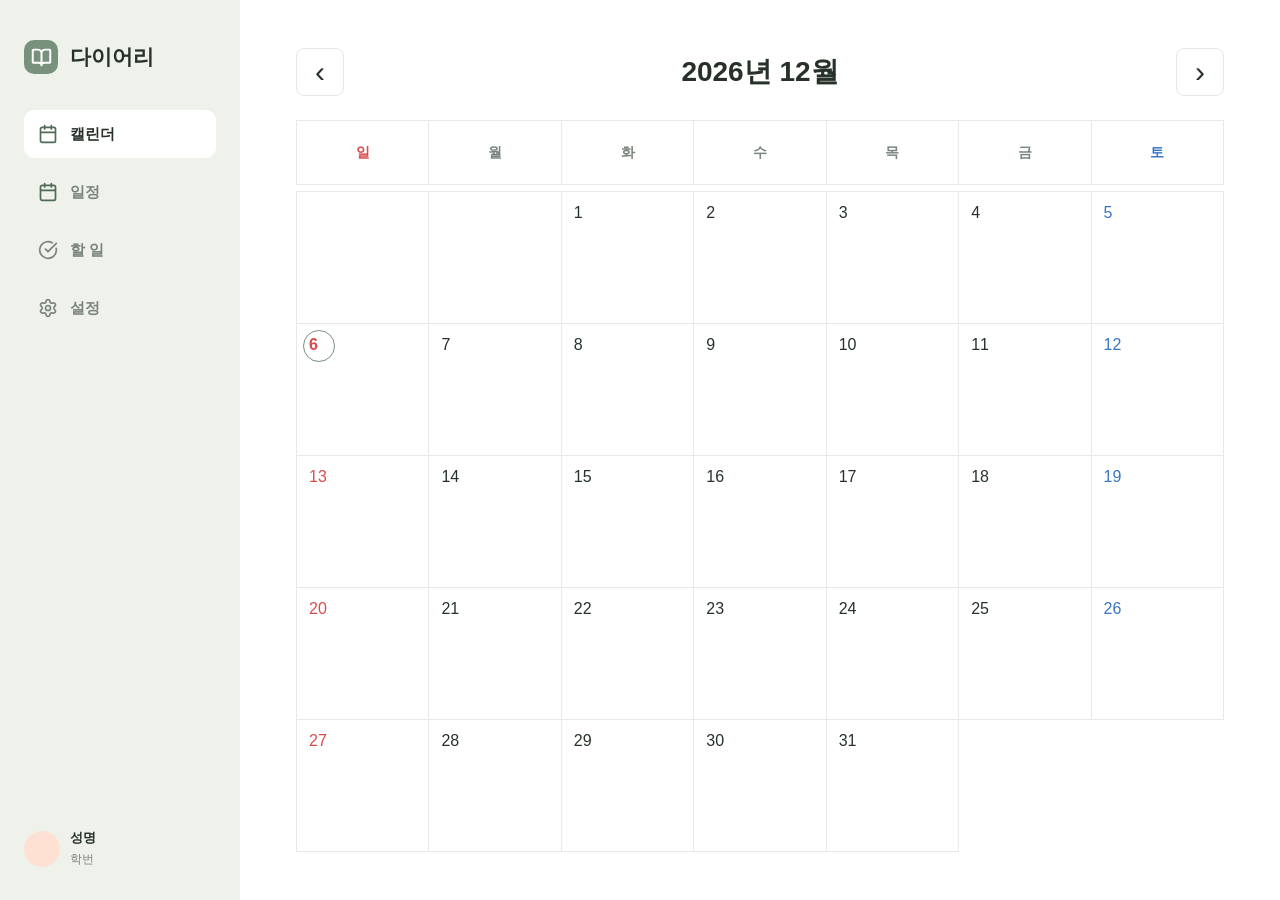
==== index.html @ 93194459 "메인 화면 달력" ====
<!doctype html>
<html lang="ko">
  <head>
    <meta charset="UTF-8" />
    <meta name="viewport" content="width=device-width, initial-scale=1.0" />
    <title>다이어리 - 9조</title>
    <link rel="stylesheet" href="./css/common.css" />
    <link rel="stylesheet" href="./css/calendar.css" />
  </head>
  <body>
    <div class="app-layout">
      <!-- 왼쪽 사이드바 전체 영역 -->
      <aside class="sidebar" aria-label="주요 메뉴">
        <!-- 로고 / 서비스 이름 로고 클릭시 index.html로 이동-->
        <a class="sidebar-brand" href="./index.html" aria-label="홈">
          <span class="brand-icon">
            <img src="./assets/images/book-open.svg" alt="" />
          </span>
          <span class="brand-name">다이어리</span>
        </a>

        <!-- 페이지 이동 메뉴 -->
        <nav class="sidebar-nav" aria-label="페이지 이동">
          <!-- 현재 페이지: 캘린더 -->
          <a
            class="sidebar-link is-active"
            href="./index.html"
            aria-current="page"
          >
            <img
              class="sidebar-icon"
              src="./assets/images/calendar.svg"
              alt=""
            />
            <span>캘린더</span>
          </a>

          <!-- 일정 페이지로 이동 -->
          <a class="sidebar-link" href="./schedule.html">
            <img
              class="sidebar-icon"
              src="./assets/images/calendar.svg"
              alt=""
            />
            <span>일정</span>
          </a>

          <!-- 할 일 페이지로 이동 -->
          <a class="sidebar-link" href="./todo.html">
            <img
              class="sidebar-icon"
              src="./assets/images/check-circle.svg"
              alt=""
            />
            <span>할 일</span>
          </a>

          <!-- 설정 페이지로 이동 -->
          <a class="sidebar-link" href="./settings.html">
            <img
              class="sidebar-icon"
              src="./assets/images/settings.svg"
              alt=""
            />
            <span>설정</span>
          </a>
        </nav>

        <!-- 사용자 프로필 영역 -->
        <div class="sidebar-profile">
          <span class="profile-avatar" aria-hidden="true"></span>
          <div>
            <strong>성명</strong>
            <span>학번</span>
          </div>
        </div>
      </aside>

      <!-- 오른쪽 캘린더 페이지 본문 영역 -->
      <main class="page-content" aria-label="캘린더 페이지">
        <section class="month-calendar" aria-labelledby="calendar-month">
          <header class="calendar-header">
            <button class="calendar-nav" id="previous-month" type="button" aria-label="이전 달">&#x2039;</button>
            <h1 id="calendar-month" class="calendar-month" aria-live="polite"></h1>
            <button class="calendar-nav" id="next-month" type="button" aria-label="다음 달">&#x203A;</button>
          </header>
          <div class="calendar-weekdays" aria-hidden="true"></div>
          <div class="calendar-days"></div>
        </section>
      </main>
    </div>
    <script src="./js/calendar.js"></script>
  </body>
</html>
---- css/common.css ----
* {
  padding: 0;
  margin: 0;
  box-sizing: border-box;
}

:root {
  --color-sidebar-bg: #eef2eb;
  --color-brand: #78917d;
  --color-text: #263129;
  --color-muted: #7a847c;
  --color-active-bg: #ffffff;
  --color-profile-bg: #ffe1d3;
}

body {
  min-height: 100vh;
  color: var(--color-text);
  font-family: Arial, "Noto Sans KR", sans-serif;
  background: #ffffff;
}

a {
  color: inherit;
  text-decoration: none;
}

.app-layout {
  min-height: 100vh;
  display: flex;
}

.sidebar {
  width: 240px;
  min-height: 100vh;
  display: flex;
  flex-direction: column;
  padding: 40px 24px 32px;
  background: var(--color-sidebar-bg);
}

.sidebar-brand {
  display: inline-flex;
  align-items: center;
  gap: 12px;
  width: fit-content;
  margin-bottom: 36px;
}

.brand-icon {
  width: 34px;
  height: 34px;
  display: inline-flex;
  align-items: center;
  justify-content: center;
  flex: 0 0 auto;
  border-radius: 10px;
  color: #ffffff;
  background: var(--color-brand);
}

.brand-icon img {
  width: 21px;
  height: 21px;
}

.brand-name {
  font-size: 21px;
  font-weight: 700;
  letter-spacing: 0;
}

.sidebar-nav {
  display: flex;
  flex-direction: column;
  gap: 10px;
}

.sidebar-link {
  min-height: 48px;
  display: flex;
  align-items: center;
  gap: 12px;
  padding: 0 14px;
  border-radius: 10px;
  color: var(--color-muted);
  font-size: 15px;
  font-weight: 600;
}

.sidebar-link:hover,
.sidebar-link:focus-visible {
  background: rgba(255, 255, 255, 0.72);
  outline: none;
}

.sidebar-link.is-active {
  color: var(--color-text);
  background: var(--color-active-bg);
}

.sidebar-icon {
  width: 20px;
  height: 20px;
  flex: 0 0 auto;
}

.sidebar-profile {
  display: flex;
  align-items: center;
  gap: 10px;
  margin-top: auto;
}

.profile-avatar {
  width: 36px;
  height: 36px;
  flex: 0 0 auto;
  border-radius: 50%;
  background: var(--color-profile-bg);
}

.sidebar-profile strong,
.sidebar-profile span {
  display: block;
}

.sidebar-profile strong {
  margin-bottom: 4px;
  font-size: 13px;
  font-weight: 700;
}

.sidebar-profile span {
  color: var(--color-muted);
  font-size: 12px;
}

.page-content {
  flex: 1;
  min-width: 0;
}
---- css/calendar.css ----
.page-content {
	display: flex;
	justify-content: center;
	align-items: center;
	padding: 16px 24px;
}

.month-calendar {
	display: flex;
	flex-direction: column;
	width: 100%;
	height: calc(100vh - 32px);
	padding: 32px;
	background: transparent;
}

.calendar-header {
	display: grid;
	grid-template-columns: 48px 1fr 48px;
	align-items: center;
	margin-bottom: 24px;
}

.calendar-nav {
	width: 48px;
	height: 48px;
	border: 1px solid #e4e9e4;
	border-radius: 8px;
	color: var(--color-text);
	background: #ffffff;
	font: inherit;
	font-size: 30px;
	line-height: 1;
	cursor: pointer;
}

.calendar-nav:hover,
.calendar-nav:focus-visible {
	border-color: var(--color-brand);
	background: #f5f8f4;
	outline: none;
}

.calendar-month {
	margin: 0;
	color: var(--color-text);
	font-size: 28px;
	font-weight: 700;
	text-align: center;
}

.calendar-weekdays,
.calendar-days {
	display: grid;
	grid-template-columns: repeat(7, minmax(0, 1fr));
	border-top: 1px solid #e7ebe7;
	border-left: 1px solid #e7ebe7;
	text-align: center;
}

.calendar-weekdays {
	margin-bottom: 6px;
}

.calendar-weekday,
.calendar-day,
.calendar-empty {
	display: grid;
	place-items: center;
	min-height: 76px;
	border-right: 1px solid #e7ebe7;
	border-bottom: 1px solid #e7ebe7;
	font-size: 16px;
}

.calendar-weekday {
	min-height: 64px;
}

.calendar-days {
	flex: 1;
	grid-auto-rows: minmax(0, 1fr);
	min-height: 0;
}

.calendar-day,
.calendar-empty {
	min-height: 0;
}

.calendar-day {
	place-items: start;
	padding: 12px;
}

.calendar-weekday {
	color: var(--color-muted);
	font-size: 14px;
	font-weight: 700;
}

.calendar-weekday.is-sunday,
.calendar-day.is-sunday {
	color: #d94c4c;
}

.calendar-weekday.is-saturday,
.calendar-day.is-saturday {
	color: #3976c5;
}

.calendar-day.is-today {
	position: relative;
	font-weight: 700;
}

.calendar-day.is-today::after {
	position: absolute;
	top: 6px;
	left: 6px;
	width: 30px;
	height: 30px;
	border: 1px solid var(--color-brand);
	border-radius: 50%;
	content: "";
}

@media (max-width: 640px) {
	.app-layout {
		flex-direction: column;
	}

	.sidebar {
		width: 100%;
		min-height: auto;
		padding: 18px 16px;
	}

	.sidebar-brand {
		margin-bottom: 16px;
	}

	.sidebar-nav {
		flex-direction: row;
		gap: 4px;
	}

	.sidebar-link {
		flex: 1;
		justify-content: center;
		gap: 6px;
		padding: 0 6px;
		font-size: 12px;
	}

	.sidebar-profile {
		display: none;
	}

	.page-content {
		padding: 16px;
	}

	.month-calendar {
		height: max(460px, calc(100vh - 166px));
		padding: 18px;
	}

	.calendar-header {
		grid-template-columns: 40px 1fr 40px;
		margin-bottom: 14px;
	}

	.calendar-nav {
		width: 40px;
		height: 40px;
	}

	.calendar-month {
		font-size: 20px;
	}

	.calendar-weekday,
	.calendar-day,
	.calendar-empty {
		font-size: 14px;
	}

	.calendar-weekday {
		min-height: 48px;
		font-size: 12px;
	}

	.calendar-day.is-today::after {
		width: 28px;
		height: 28px;
	}
}
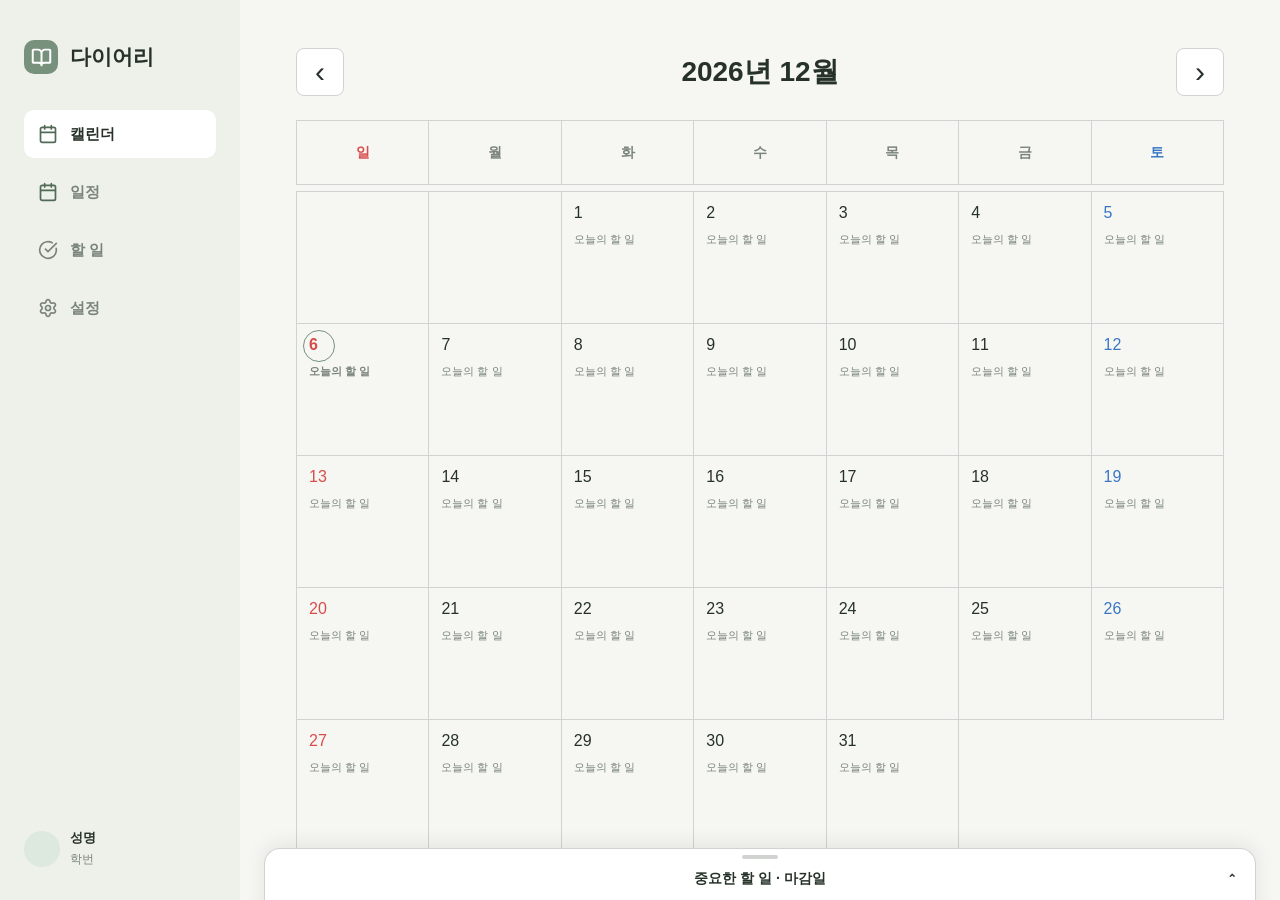
==== commit 99316a97: "메인 페이지 기능 추가" ====
--- a/index.html
+++ b/index.html
@@ -87,6 +87,21 @@
           <div class="calendar-weekdays" aria-hidden="true"></div>
           <div class="calendar-days"></div>
         </section>
+        <!-- 하단 바를 누르면 화면 중간까지 펼쳐지는 할 일 목록 -->
+        <div class="deadline-backdrop" id="deadline-backdrop" hidden></div>
+        <section class="deadline-panel" id="deadline-panel" aria-label="중요한 할 일과 마감일">
+          <button class="deadline-toggle" id="deadline-toggle" type="button" aria-expanded="false" aria-controls="deadline-content">
+            <span class="deadline-handle" aria-hidden="true"></span>
+            <span>중요한 할 일 · 마감일</span>
+            <span class="deadline-arrow" aria-hidden="true">⌃</span>
+          </button>
+          <div class="deadline-content" id="deadline-content" inert>
+
+          <p>마감이 가까운 순서로 표시합니다. 마감일이 없는 할 일은 마지막에 표시합니다.</p>
+          <p id="deadline-message" role="status"></p>
+          <ul id="deadline-list" class="deadline-list" aria-label="중요한 할 일과 남은 기한"></ul>
+          </div>
+        </section>
       </main>
     </div>
     <script src="./js/calendar.js"></script>
--- a/css/common.css
+++ b/css/common.css
@@ -1,23 +1,26 @@
+
 * {
+  margin: 0;
   padding: 0;
-  margin: 0;
   box-sizing: border-box;
 }
 
 :root {
-  --color-sidebar-bg: #eef2eb;
-  --color-brand: #78917d;
-  --color-text: #263129;
-  --color-muted: #7a847c;
-  --color-active-bg: #ffffff;
-  --color-profile-bg: #ffe1d3;
+  --bg: #F6F7F2;
+  --sidebar: #EEF1E9;
+  --card: #FFFFFF;
+  --text: #263129;
+  --text-muted: #7A847C;
+  --primary: #78917D;
+  --primary-light: #DDE8DE;
+  --border: #D0D3D0;
 }
 
 body {
   min-height: 100vh;
-  color: var(--color-text);
-  font-family: Arial, "Noto Sans KR", sans-serif;
-  background: #ffffff;
+  font-family: Arial, sans-serif;
+  color: var(--text);
+  background: var(--bg);
 }
 
 a {
@@ -25,38 +28,39 @@
   text-decoration: none;
 }
 
+/* 전체 배치 */
+
 .app-layout {
+  display: flex;
   min-height: 100vh;
-  display: flex;
 }
+
+/* 사이드바 */
 
 .sidebar {
   width: 240px;
   min-height: 100vh;
+  padding: 40px 24px 32px;
+  background: var(--sidebar);
   display: flex;
   flex-direction: column;
-  padding: 40px 24px 32px;
-  background: var(--color-sidebar-bg);
 }
 
 .sidebar-brand {
-  display: inline-flex;
+  display: flex;
   align-items: center;
   gap: 12px;
-  width: fit-content;
   margin-bottom: 36px;
 }
 
 .brand-icon {
   width: 34px;
   height: 34px;
-  display: inline-flex;
+  background: var(--primary);
+  border-radius: 10px;
+  display: flex;
   align-items: center;
   justify-content: center;
-  flex: 0 0 auto;
-  border-radius: 10px;
-  color: #ffffff;
-  background: var(--color-brand);
 }
 
 .brand-icon img {
@@ -66,9 +70,10 @@
 
 .brand-name {
   font-size: 21px;
-  font-weight: 700;
-  letter-spacing: 0;
+  font-weight: bold;
 }
+
+/* 메뉴 */
 
 .sidebar-nav {
   display: flex;
@@ -77,33 +82,32 @@
 }
 
 .sidebar-link {
-  min-height: 48px;
   display: flex;
   align-items: center;
   gap: 12px;
-  padding: 0 14px;
+  padding: 14px;
   border-radius: 10px;
-  color: var(--color-muted);
+  color: var(--text-muted);
   font-size: 15px;
-  font-weight: 600;
+  font-weight: bold;
 }
 
-.sidebar-link:hover,
-.sidebar-link:focus-visible {
-  background: rgba(255, 255, 255, 0.72);
-  outline: none;
+.sidebar-link:hover {
+  background: white;
 }
 
-.sidebar-link.is-active {
-  color: var(--color-text);
-  background: var(--color-active-bg);
+.sidebar-link.is-active,
+.sidebar-link.active {
+  background: white;
+  color: var(--text);
 }
 
 .sidebar-icon {
   width: 20px;
   height: 20px;
-  flex: 0 0 auto;
 }
+
+/* 프로필 */
 
 .sidebar-profile {
   display: flex;
@@ -115,9 +119,8 @@
 .profile-avatar {
   width: 36px;
   height: 36px;
-  flex: 0 0 auto;
   border-radius: 50%;
-  background: var(--color-profile-bg);
+  background: var(--primary-light);
 }
 
 .sidebar-profile strong,
@@ -126,17 +129,61 @@
 }
 
 .sidebar-profile strong {
+  font-size: 13px;
   margin-bottom: 4px;
-  font-size: 13px;
-  font-weight: 700;
 }
 
 .sidebar-profile span {
-  color: var(--color-muted);
+  color: var(--text-muted);
   font-size: 12px;
 }
 
-.page-content {
-  flex: 1;
-  min-width: 0;
+[data-theme="dark"] {
+  --bg: #020617;
+  --sidebar: #0F172A;
+  --card: #1E293B;
+  --text: #F8FAFC;
+  --text-muted: #94A3B8;
+  --primary: #10B981;
+  --primary-light: #064E3B;
+  --border: #334155;
 }
+
+[data-theme="dark"] .sidebar-link:hover {
+  background: #1E293B;
+  color: #10B981;
+}
+
+/* 다크 모드에서만 적용 */
+[data-theme="dark"] .sidebar-link.is-active {
+  background: var(--primary-light);
+  color: var(--primary);
+}
+
+[data-theme="dark"] .outline-button {
+  background: var(--card);
+  color: var(--text);
+  border: 1px solid var(--border);
+}
+
+[data-theme="dark"] .soft-button {
+  background: var(--primary-light);
+  color: var(--primary);
+}
+
+[data-theme="dark"] .icon-button {
+  color: var(--text);
+}
+
+[data-theme="dark"] .icon-button.delete {
+  color: #FB7185;
+}
+
+[data-theme="dark"] .sidebar-icon {
+  filter: brightness(0) invert(1);
+  opacity: 0.75;
+}
+
+[data-theme="dark"] .theme-preview.dark {
+  background: #0F172A;
+}
--- a/css/calendar.css
+++ b/css/calendar.css
@@ -1,11 +1,16 @@
 
+/* 페이지 콘텐츠 정렬과 공통 배경색 */
 .page-content {
 	display: flex;
+	flex: 1;
+	min-width: 0;
+	flex-direction: column;
 	justify-content: center;
-	align-items: center;
 	padding: 16px 24px;
-}
-
+	background: var(--bg);
+}
+
+/* 월간 달력의 전체 크기와 세로 배치 */
 .month-calendar {
 	display: flex;
 	flex-direction: column;
@@ -15,6 +20,7 @@
 	background: transparent;
 }
 
+/* 이전 버튼, 월 제목, 다음 버튼 배치 */
 .calendar-header {
 	display: grid;
 	grid-template-columns: 48px 1fr 48px;
@@ -22,130 +28,191 @@
 	margin-bottom: 24px;
 }
 
+/* 이전 달 / 다음 달 이동 버튼 */
 .calendar-nav {
 	width: 48px;
 	height: 48px;
-	border: 1px solid #e4e9e4;
+	border: 1px solid var(--border);
 	border-radius: 8px;
-	color: var(--color-text);
-	background: #ffffff;
+	color: var(--text);
+	background: var(--card);
 	font: inherit;
 	font-size: 30px;
 	line-height: 1;
 	cursor: pointer;
 }
 
+/* 버튼에 마우스를 올리거나 키보드로 선택했을 때 */
 .calendar-nav:hover,
 .calendar-nav:focus-visible {
-	border-color: var(--color-brand);
-	background: #f5f8f4;
+	border-color: var(--primary);
+	background: var(--primary-light);
 	outline: none;
 }
 
+/* 현재 연도와 월 제목 */
 .calendar-month {
 	margin: 0;
-	color: var(--color-text);
+	color: var(--text);
 	font-size: 28px;
 	font-weight: 700;
 	text-align: center;
 }
 
+/* 요일과 날짜를 동일한 너비의 7열로 배치 */
 .calendar-weekdays,
+/* 남은 높이를 날짜 행에 균등하게 분배 */
 .calendar-days {
 	display: grid;
 	grid-template-columns: repeat(7, minmax(0, 1fr));
-	border-top: 1px solid #e7ebe7;
-	border-left: 1px solid #e7ebe7;
+	border-top: 1px solid var(--border);
+	border-left: 1px solid var(--border);
 	text-align: center;
 }
 
+/* 요일 행과 날짜 영역 사이 간격 */
 .calendar-weekdays {
 	margin-bottom: 6px;
 }
 
+/* 요일, 날짜, 빈 칸의 공통 테두리와 정렬 */
 .calendar-weekday,
+/* 날짜 칸과 빈 칸이 행 높이에 맞게 줄어들도록 설정 */
 .calendar-day,
 .calendar-empty {
 	display: grid;
 	place-items: center;
 	min-height: 76px;
-	border-right: 1px solid #e7ebe7;
-	border-bottom: 1px solid #e7ebe7;
+	border-right: 1px solid var(--border);
+	border-bottom: 1px solid var(--border);
 	font-size: 16px;
 }
 
+/* 요일 행의 높이와 글자 스타일 */
 .calendar-weekday {
 	min-height: 64px;
 }
 
+/* 남은 높이를 날짜 행에 균등하게 분배 */
 .calendar-days {
 	flex: 1;
 	grid-auto-rows: minmax(0, 1fr);
 	min-height: 0;
 }
 
+/* 날짜 칸과 빈 칸이 행 높이에 맞게 줄어들도록 설정 */
 .calendar-day,
 .calendar-empty {
 	min-height: 0;
 }
 
+/* 날짜와 할 일 입력란을 세로로 배치 */
 .calendar-day {
-	place-items: start;
+	display: flex;
+	flex-direction: column;
+	align-items: stretch;
+	gap: 8px;
 	padding: 12px;
 }
 
+/* 날짜 숫자를 왼쪽 위에 표시 */
+.calendar-date {
+	position: relative;
+	z-index: 1;
+	align-self: flex-start;
+	font-size: 16px;
+}
+
+/* 날짜별 할 일 입력란 */
+.calendar-todo-input {
+	flex: 1;
+	width: 100%;
+	min-height: 0;
+	padding: 2px 0;
+	border: 0;
+	color: var(--text);
+	background: transparent;
+	font: inherit;
+	font-size: 12px;
+	line-height: 1.4;
+	resize: none;
+}
+
+/* 입력 내용이 없을 때 안내 문구 */
+.calendar-todo-input::placeholder {
+	color: var(--text-muted);
+	font-size: 11px;
+}
+
+/* 키보드로 선택한 입력란의 테두리 강조 */
+.calendar-todo-input:focus-visible {
+	outline: 1px solid var(--primary);
+	outline-offset: 2px;
+}
+
+/* 요일 행의 높이와 글자 스타일 */
 .calendar-weekday {
-	color: var(--color-muted);
+	color: var(--text-muted);
 	font-size: 14px;
 	font-weight: 700;
 }
 
+/* 일요일 글자색 */
 .calendar-weekday.is-sunday,
 .calendar-day.is-sunday {
 	color: #d94c4c;
 }
 
+/* 토요일 글자색 */
 .calendar-weekday.is-saturday,
 .calendar-day.is-saturday {
 	color: #3976c5;
 }
 
+/* 오늘 날짜 강조와 원형 표시의 위치 기준 */
 .calendar-day.is-today {
 	position: relative;
 	font-weight: 700;
 }
 
+/* 오늘 날짜를 둘러싸는 원형 테두리 */
 .calendar-day.is-today::after {
 	position: absolute;
 	top: 6px;
 	left: 6px;
 	width: 30px;
 	height: 30px;
-	border: 1px solid var(--color-brand);
+	border: 1px solid var(--primary);
 	border-radius: 50%;
 	content: "";
 }
 
+/* 화면 너비 640px 이하에서 적용하는 모바일 스타일 */
 @media (max-width: 640px) {
+	/* 사이드바와 본문을 위아래로 배치 */
 	.app-layout {
 		flex-direction: column;
 	}
 
+	/* 모바일 사이드바의 너비와 여백 */
 	.sidebar {
 		width: 100%;
 		min-height: auto;
 		padding: 18px 16px;
 	}
 
+	/* 브랜드 영역 아래 간격 */
 	.sidebar-brand {
 		margin-bottom: 16px;
 	}
 
+	/* 메뉴를 가로로 배치 */
 	.sidebar-nav {
 		flex-direction: row;
 		gap: 4px;
 	}
 
+	/* 메뉴 너비와 글자 크기 조정 */
 	.sidebar-link {
 		flex: 1;
 		justify-content: center;
@@ -154,47 +221,138 @@
 		font-size: 12px;
 	}
 
+	/* 모바일에서 프로필 영역 숨김 */
 	.sidebar-profile {
 		display: none;
 	}
 
+	/* 모바일 본문 여백 */
 	.page-content {
 		padding: 16px;
 	}
 
+	/* 모바일 달력의 최소 높이와 여백 */
 	.month-calendar {
 		height: max(460px, calc(100vh - 166px));
 		padding: 18px;
 	}
 
+	/* 모바일 상단 버튼 영역과 간격 축소 */
 	.calendar-header {
 		grid-template-columns: 40px 1fr 40px;
 		margin-bottom: 14px;
 	}
 
+	/* 모바일 이동 버튼 크기 */
 	.calendar-nav {
 		width: 40px;
 		height: 40px;
 	}
 
+	/* 모바일 월 제목 글자 크기 */
 	.calendar-month {
 		font-size: 20px;
 	}
 
+	/* 모바일 달력 칸의 기본 글자 크기 */
 	.calendar-weekday,
+	/* 날짜 칸과 빈 칸이 행 높이에 맞게 줄어들도록 설정 */
 	.calendar-day,
 	.calendar-empty {
 		font-size: 14px;
 	}
 
+	/* 모바일 요일 행 높이와 글자 크기 */
 	.calendar-weekday {
 		min-height: 48px;
 		font-size: 12px;
 	}
 
+	/* 모바일 오늘 표시 원 크기 */
 	.calendar-day.is-today::after {
 		width: 28px;
 		height: 28px;
 	}
-}
-
+
+	/* 모바일 날짜 칸의 간격과 여백 */
+	.calendar-day {
+		gap: 5px;
+		padding: 8px;
+	}
+
+	/* 모바일 날짜 숫자 크기 */
+	.calendar-date {
+		font-size: 14px;
+	}
+
+	/* 모바일 할 일 입력 글자 크기 */
+	.calendar-todo-input {
+		font-size: 11px;
+	}
+}
+
+
+/* 달력 아래 중요 과제와 마감일 영역 */
+
+
+.deadline-panel p { margin-top: 8px; font-size: 13px; color: var(--text-muted); }
+/* 과제 카드와 D-Day 배지 */
+.deadline-list { display: grid; grid-template-columns: repeat(auto-fit, minmax(min(100%, 240px), 1fr)); gap: 10px; list-style: none; margin-top: 14px; }
+.deadline-item { display: flex; align-items: center; gap: 10px; padding: 12px; border-radius: 8px; background: var(--bg); min-width: 0; }
+.deadline-info { flex: 1; min-width: 0; }
+.deadline-info strong { display: block; font-size: 14px; overflow-wrap: anywhere; }
+.deadline-info small { display: block; margin-top: 5px; color: var(--text-muted); }
+.deadline-badge { flex-shrink: 0; padding: 6px 8px; border-radius: 6px; background: var(--primary-light); font-size: 12px; font-weight: bold; }
+.deadline-badge.is-urgent { background: #FCE7DF; color: #9B3825; }
+.deadline-empty { color: var(--text-muted); font-size: 13px; }
+
+/* 달력 크기를 유지한 채 겹쳐 올라오는 하단 패널 */
+.deadline-panel {
+  position: fixed;
+  z-index: 30;
+  left: 264px;
+  right: 24px;
+  bottom: 0;
+  height: 50dvh;
+  max-height: 560px;
+  display: flex;
+  flex-direction: column;
+  border: 1px solid var(--border);
+  border-bottom: 0;
+  border-radius: 16px 16px 0 0;
+  background: var(--card);
+  box-shadow: 0 -4px 20px rgb(0 0 0 / 8%);
+  transform: translateY(calc(100% - 52px));
+  transition: transform 280ms ease;
+}
+.deadline-panel.is-open { transform: translateY(0); }
+/* 접힌 상태에서도 보이는 제목 바 */
+.deadline-toggle {
+  position: relative;
+  flex: 0 0 52px;
+  width: 100%;
+  padding: 15px 24px 8px;
+  border: 0;
+  border-radius: 16px 16px 0 0;
+  background: transparent;
+  color: var(--text);
+  font: inherit;
+  font-size: 14px;
+  font-weight: bold;
+  cursor: pointer;
+}
+.deadline-toggle:focus-visible { outline: 2px solid var(--primary); outline-offset: -4px; }
+.deadline-handle { position: absolute; top: 6px; left: calc(50% - 18px); width: 36px; height: 4px; border-radius: 4px; background: var(--border); }
+.deadline-arrow { position: absolute; right: 20px; transition: transform 280ms ease; }
+.deadline-panel.is-open .deadline-arrow { transform: rotate(180deg); }
+/* 목록이 길면 펼쳐진 패널 안에서만 스크롤 */
+.deadline-content { flex: 1; min-height: 0; overflow-y: auto; padding: 0 20px max(20px, env(safe-area-inset-bottom)); visibility: hidden; transition: visibility 280ms; }
+.deadline-panel.is-open .deadline-content { visibility: visible; }
+.deadline-backdrop { position: fixed; inset: 0; z-index: 20; background: rgb(0 0 0 / 18%); }
+@media (max-width: 640px) {
+  .deadline-panel { left: 16px; right: 16px; }
+  .deadline-content { padding-left: 16px; padding-right: 16px; }
+}
+@media (prefers-reduced-motion: reduce) {
+  .deadline-panel, .deadline-arrow, .deadline-content { transition: none; }
+}
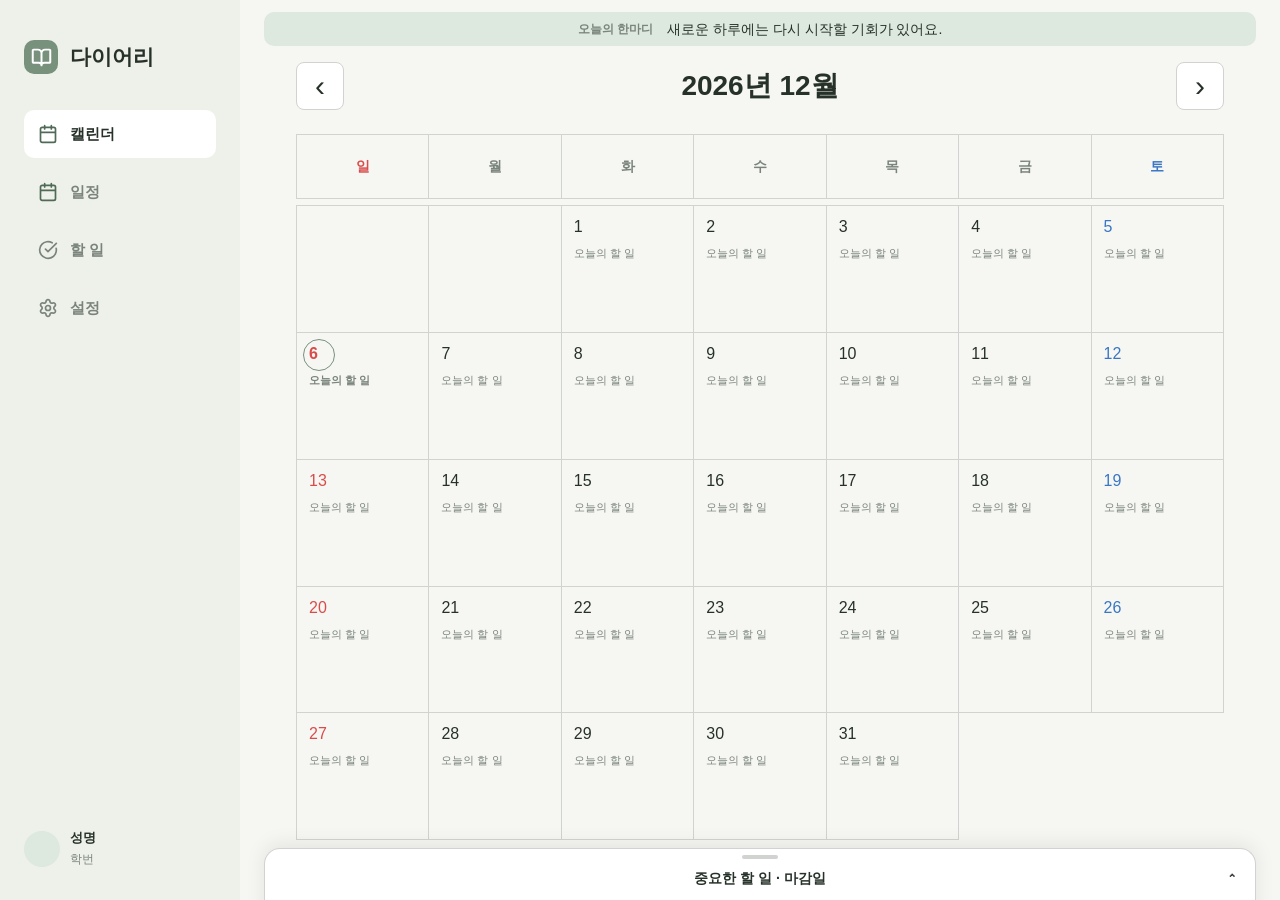
==== commit d253bead: "메인 페이지 최종(?) 디자인" ====
--- a/index.html
+++ b/index.html
@@ -78,6 +78,11 @@
 
       <!-- 오른쪽 캘린더 페이지 본문 영역 -->
       <main class="page-content" aria-label="캘린더 페이지">
+        <!-- 날짜마다 새로 선택되는 짧은 응원 글귀 -->
+        <aside class="daily-encouragement" aria-label="오늘의 응원">
+          <span class="daily-encouragement-label">오늘의 한마디</span>
+          <p id="daily-encouragement" aria-live="polite">오늘도 당신의 속도로, 한 걸음씩 나아가요.</p>
+        </aside>
         <section class="month-calendar" aria-labelledby="calendar-month">
           <header class="calendar-header">
             <button class="calendar-nav" id="previous-month" type="button" aria-label="이전 달">&#x2039;</button>
--- a/css/common.css
+++ b/css/common.css
@@ -167,8 +167,7 @@
 }
 
 [data-theme="dark"] .soft-button {
-  background: var(--primary-light);
-  color: var(--primary);
+  background: var(--primary);
 }
 
 [data-theme="dark"] .icon-button {
--- a/css/calendar.css
+++ b/css/calendar.css
@@ -5,8 +5,10 @@
 	flex: 1;
 	min-width: 0;
 	flex-direction: column;
-	justify-content: center;
-	padding: 16px 24px;
+	justify-content: flex-start;
+	min-height: 0;
+	gap: 8px;
+	padding: 12px 24px 60px;
 	background: var(--bg);
 }
 
@@ -15,8 +17,9 @@
 	display: flex;
 	flex-direction: column;
 	width: 100%;
-	height: calc(100vh - 32px);
-	padding: 32px;
+	flex: 1;
+	min-height: 0;
+	padding: 8px 32px 0;
 	background: transparent;
 }
 
@@ -228,13 +231,13 @@
 
 	/* 모바일 본문 여백 */
 	.page-content {
-		padding: 16px;
-	}
-
-	/* 모바일 달력의 최소 높이와 여백 */
+		padding: 8px 16px 60px;
+	}
+
+	/* 모바일에서도 남은 화면 높이에 맞춰 달력 배치 */
 	.month-calendar {
-		height: max(460px, calc(100vh - 166px));
-		padding: 18px;
+		min-height: 0;
+		padding: 4px 0 0;
 	}
 
 	/* 모바일 상단 버튼 영역과 간격 축소 */
@@ -355,4 +358,30 @@
 }
 @media (prefers-reduced-motion: reduce) {
   .deadline-panel, .deadline-arrow, .deadline-content { transition: none; }
+}
+/* 메인 페이지 최상단의 오늘의 응원 글귀 */
+.daily-encouragement {
+  flex-shrink: 0;
+  display: flex;
+  align-items: center;
+  justify-content: center;
+  flex-wrap: wrap;
+  gap: 4px 14px;
+  width: 100%;
+  padding: 6px 16px;
+  border-radius: 10px;
+  background: var(--primary-light);
+  color: var(--text);
+  text-align: center;
+}
+.daily-encouragement-label { font-size: 12px; font-weight: bold; color: var(--text-muted); }
+.daily-encouragement p { font-size: 14px; line-height: 1.6; word-break: keep-all; }
+/* 응원 글귀와 달력을 한 화면 안에 배치하고 하단 바 공간 확보 */
+.app-layout { height: 100dvh; min-height: 0; }
+.sidebar { flex-shrink: 0; min-height: 0; overflow-y: auto; }
+.calendar-header, .calendar-weekdays { flex-shrink: 0; }
+@media (max-height: 700px) {
+  .calendar-header { margin-bottom: 10px; }
+  .calendar-weekday { min-height: 36px; }
+  .calendar-day { gap: 4px; padding: 8px; }
 }
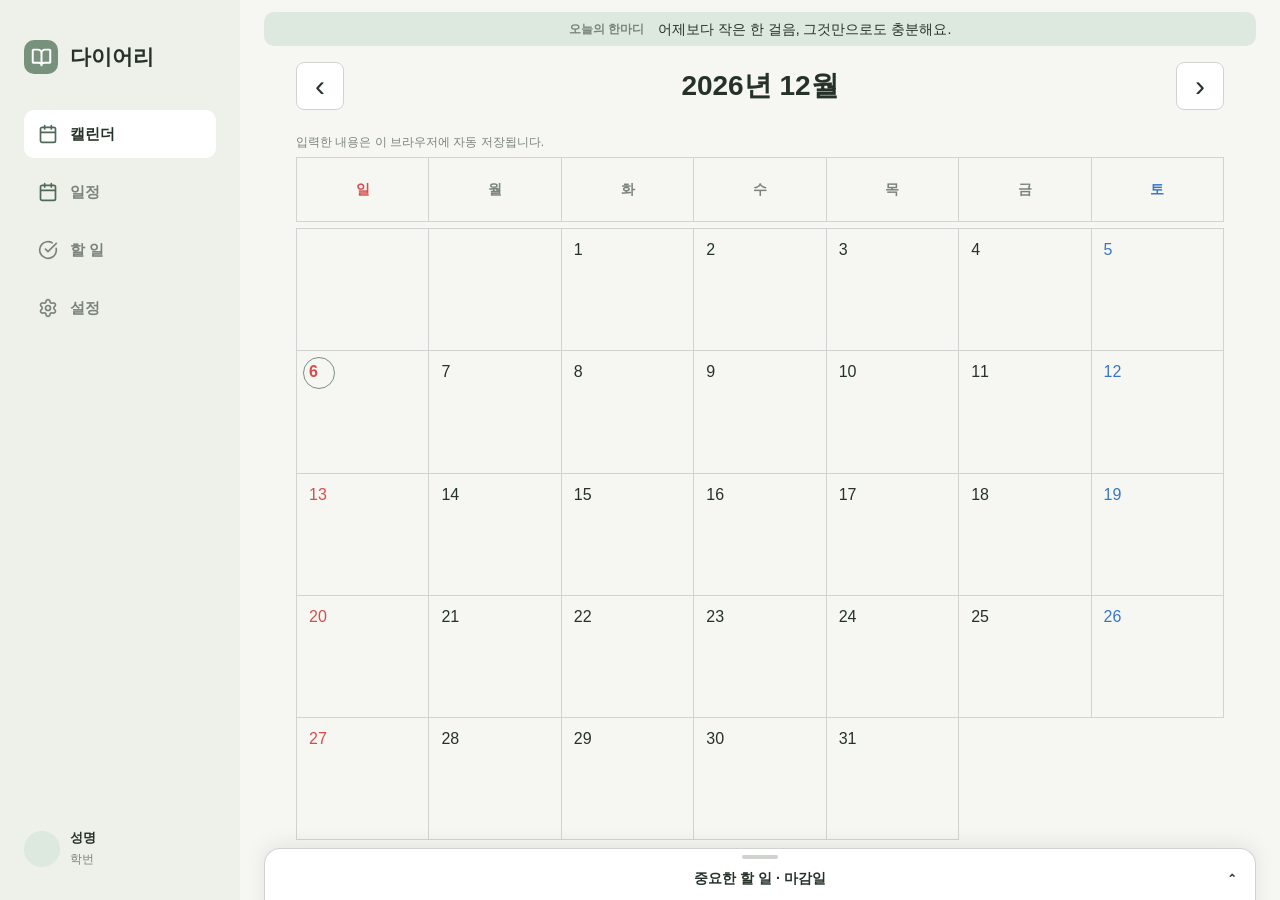
==== commit 8a89e91c: "ㅎ" ====
--- a/index.html
+++ b/index.html
@@ -89,6 +89,7 @@
             <h1 id="calendar-month" class="calendar-month" aria-live="polite"></h1>
             <button class="calendar-nav" id="next-month" type="button" aria-label="다음 달">&#x203A;</button>
           </header>
+          <p id="calendar-save-status" class="calendar-save-status" role="status">입력한 내용은 이 브라우저에 자동 저장됩니다.</p>
           <div class="calendar-weekdays" aria-hidden="true"></div>
           <div class="calendar-days"></div>
         </section>
@@ -109,6 +110,7 @@
         </section>
       </main>
     </div>
+    <script src="./js/main.js"></script>
     <script src="./js/calendar.js"></script>
   </body>
 </html>
--- a/css/calendar.css
+++ b/css/calendar.css
@@ -384,4 +384,6 @@
   .calendar-header { margin-bottom: 10px; }
   .calendar-weekday { min-height: 36px; }
   .calendar-day { gap: 4px; padding: 8px; }
-}+}
+/* 달력 입력의 자동 저장 상태 */
+.calendar-save-status { flex-shrink: 0; margin-bottom: 6px; color: var(--text-muted); font-size: 12px; line-height: 1.4; }
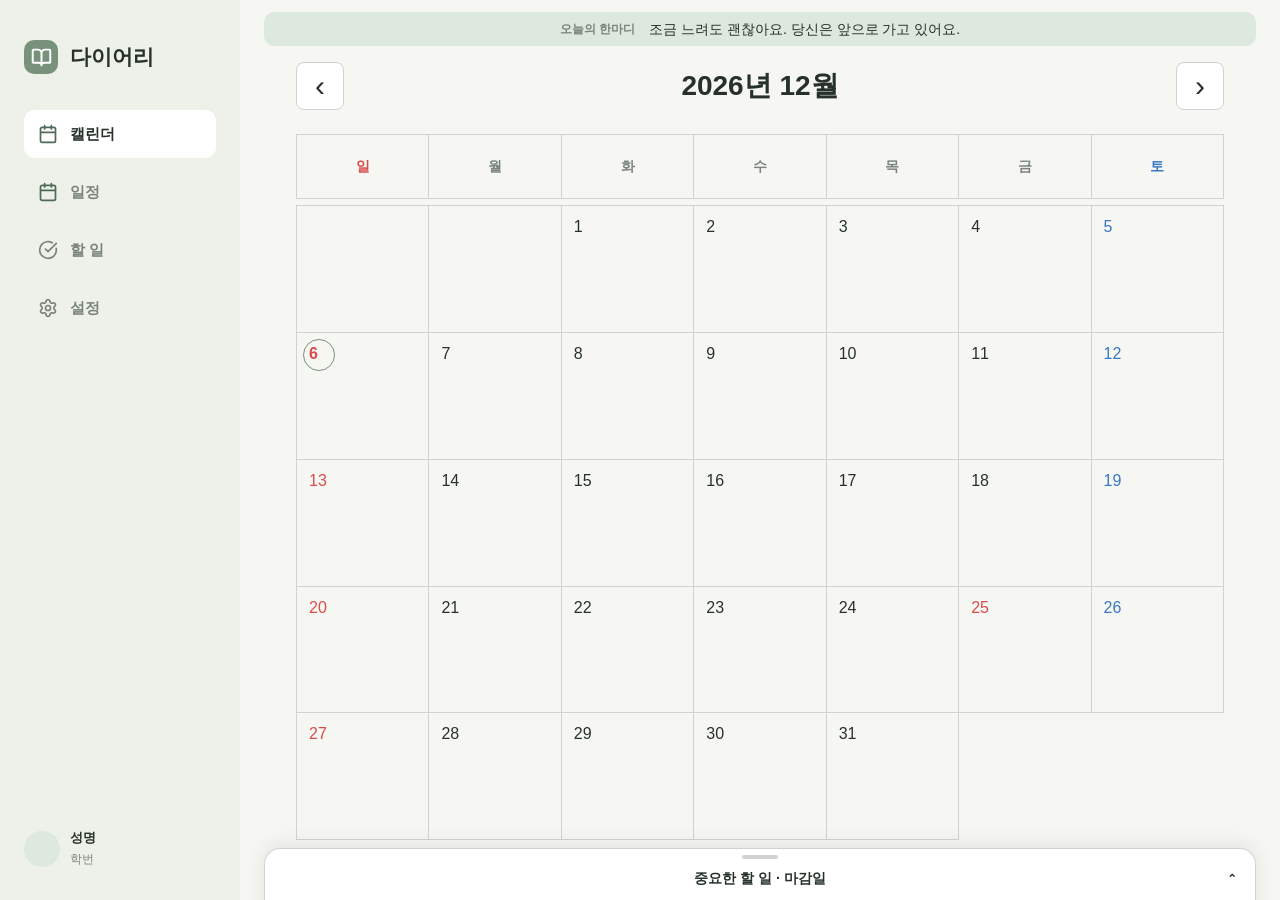
==== commit 0908b392: "메인 페이지 할 일 추가" ====
--- a/index.html
+++ b/index.html
@@ -89,7 +89,7 @@
             <h1 id="calendar-month" class="calendar-month" aria-live="polite"></h1>
             <button class="calendar-nav" id="next-month" type="button" aria-label="다음 달">&#x203A;</button>
           </header>
-          <p id="calendar-save-status" class="calendar-save-status" role="status">입력한 내용은 이 브라우저에 자동 저장됩니다.</p>
+          <p id="calendar-save-status" class="calendar-save-status" role="status" hidden></p>
           <div class="calendar-weekdays" aria-hidden="true"></div>
           <div class="calendar-days"></div>
         </section>
@@ -110,6 +110,7 @@
         </section>
       </main>
     </div>
+    <script src="./js/storage.js"></script>
     <script src="./js/main.js"></script>
     <script src="./js/calendar.js"></script>
   </body>
--- a/css/calendar.css
+++ b/css/calendar.css
@@ -163,13 +163,13 @@
 /* 일요일 글자색 */
 .calendar-weekday.is-sunday,
 .calendar-day.is-sunday {
-	color: #d94c4c;
+	color: var(--calendar-sunday);
 }
 
 /* 토요일 글자색 */
 .calendar-weekday.is-saturday,
 .calendar-day.is-saturday {
-	color: #3976c5;
+	color: var(--calendar-saturday);
 }
 
 /* 오늘 날짜 강조와 원형 표시의 위치 기준 */
@@ -306,7 +306,7 @@
 .deadline-info strong { display: block; font-size: 14px; overflow-wrap: anywhere; }
 .deadline-info small { display: block; margin-top: 5px; color: var(--text-muted); }
 .deadline-badge { flex-shrink: 0; padding: 6px 8px; border-radius: 6px; background: var(--primary-light); font-size: 12px; font-weight: bold; }
-.deadline-badge.is-urgent { background: #FCE7DF; color: #9B3825; }
+.deadline-badge.is-urgent { background: var(--deadline-urgent-bg); color: var(--deadline-urgent-text); }
 .deadline-empty { color: var(--text-muted); font-size: 13px; }
 
 /* 달력 크기를 유지한 채 겹쳐 올라오는 하단 패널 */
@@ -387,3 +387,21 @@
 }
 /* 달력 입력의 자동 저장 상태 */
 .calendar-save-status { flex-shrink: 0; margin-bottom: 6px; color: var(--text-muted); font-size: 12px; line-height: 1.4; }
+
+/* 공통 테마의 배경과 어울리는 주말·마감 강조색 */
+:root {
+  --calendar-sunday: #D94C4C;
+  --calendar-saturday: #3976C5;
+  --deadline-urgent-bg: #FCE7DF;
+  --deadline-urgent-text: #9B3825;
+}
+[data-theme="dark"] {
+  --calendar-sunday: #FDA4AF;
+  --calendar-saturday: #93C5FD;
+  --deadline-urgent-bg: #4C222A;
+  --deadline-urgent-text: #FECDD3;
+}
+/* 공휴일은 빨간색, 토요일은 공휴일과 겹쳐도 파란색으로 표시 */
+.calendar-day.is-holiday .calendar-date { color: var(--calendar-sunday); }
+
+.calendar-day.is-saturday .calendar-date { color: var(--calendar-saturday); }
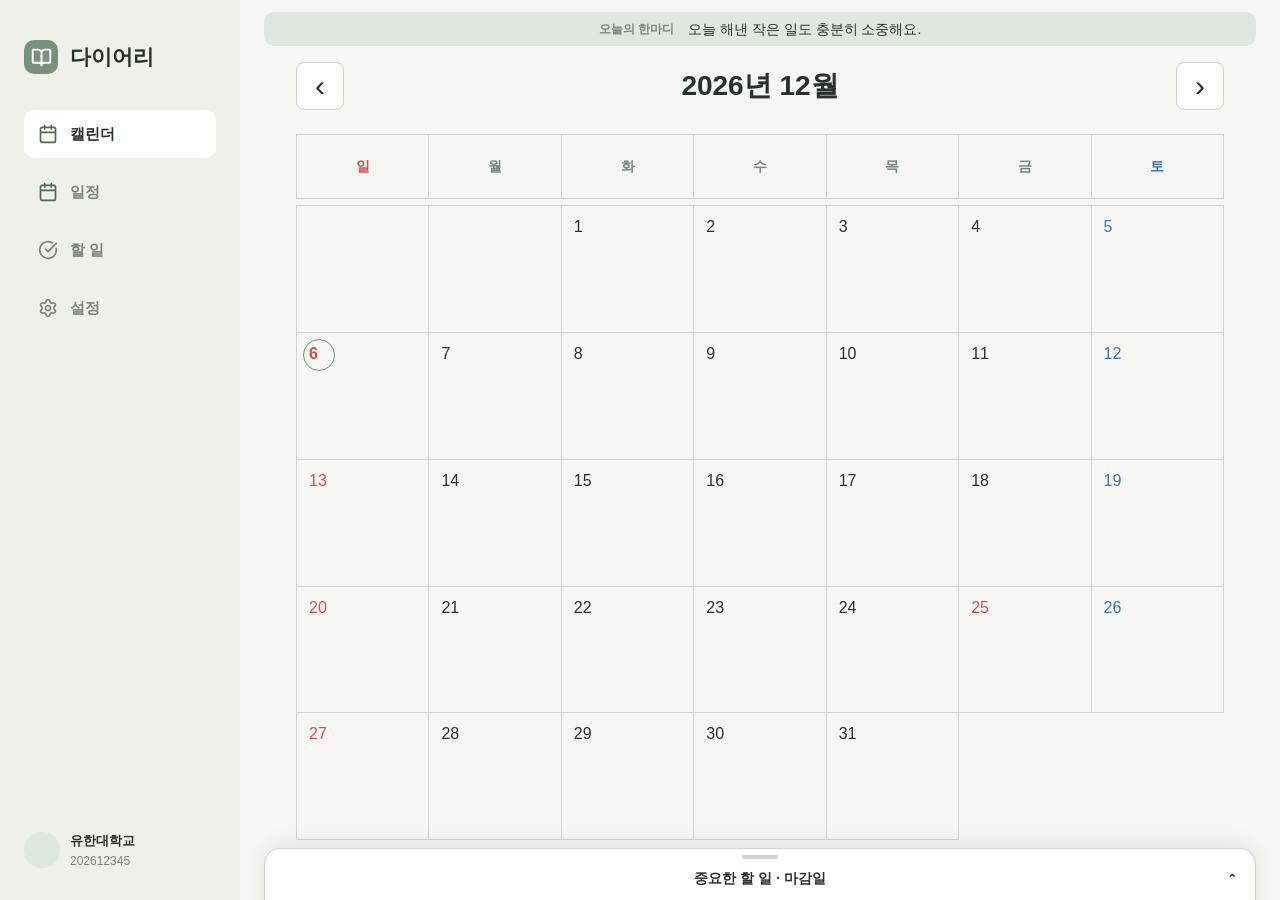
==== commit ef4e61b3: "sidebar" ====
--- a/index.html
+++ b/index.html
@@ -9,72 +9,41 @@
   </head>
   <body>
     <div class="app-layout">
-      <!-- 왼쪽 사이드바 전체 영역 -->
-      <aside class="sidebar" aria-label="주요 메뉴">
-        <!-- 로고 / 서비스 이름 로고 클릭시 index.html로 이동-->
-        <a class="sidebar-brand" href="./index.html" aria-label="홈">
-          <span class="brand-icon">
-            <img src="./assets/images/book-open.svg" alt="" />
-          </span>
-          <span class="brand-name">다이어리</span>
+      <aside class="sidebar">
+      <a class="sidebar-brand" href="./index.html">
+        <span class="brand-icon">
+          <img src="./assets/images/book-open.svg" alt="">
+        </span>
+        <span class="brand-name">다이어리</span>
+      </a>
+
+      <nav class="sidebar-nav">
+        <a class="sidebar-link is-active" href="./index.html">
+          <img class="sidebar-icon" src="./assets/images/calendar.svg" alt="">
+          <span>캘린더</span>
         </a>
+        <a class="sidebar-link" href="./schedule.html">
+          <img class="sidebar-icon" src="./assets/images/calendar.svg" alt="">
+          <span>일정</span>
+        </a>
+        <a class="sidebar-link" href="./todo.html">
+          <img class="sidebar-icon" src="./assets/images/check-circle.svg" alt="">
+          <span>할 일</span>
+        </a>
+        <a class="sidebar-link" href="./settings.html">
+          <img class="sidebar-icon" src="./assets/images/settings.svg" alt="">
+          <span>설정</span>
+        </a>
+      </nav>
 
-        <!-- 페이지 이동 메뉴 -->
-        <nav class="sidebar-nav" aria-label="페이지 이동">
-          <!-- 현재 페이지: 캘린더 -->
-          <a
-            class="sidebar-link is-active"
-            href="./index.html"
-            aria-current="page"
-          >
-            <img
-              class="sidebar-icon"
-              src="./assets/images/calendar.svg"
-              alt=""
-            />
-            <span>캘린더</span>
-          </a>
-
-          <!-- 일정 페이지로 이동 -->
-          <a class="sidebar-link" href="./schedule.html">
-            <img
-              class="sidebar-icon"
-              src="./assets/images/calendar.svg"
-              alt=""
-            />
-            <span>일정</span>
-          </a>
-
-          <!-- 할 일 페이지로 이동 -->
-          <a class="sidebar-link" href="./todo.html">
-            <img
-              class="sidebar-icon"
-              src="./assets/images/check-circle.svg"
-              alt=""
-            />
-            <span>할 일</span>
-          </a>
-
-          <!-- 설정 페이지로 이동 -->
-          <a class="sidebar-link" href="./settings.html">
-            <img
-              class="sidebar-icon"
-              src="./assets/images/settings.svg"
-              alt=""
-            />
-            <span>설정</span>
-          </a>
-        </nav>
-
-        <!-- 사용자 프로필 영역 -->
-        <div class="sidebar-profile">
-          <span class="profile-avatar" aria-hidden="true"></span>
-          <div>
-            <strong>성명</strong>
-            <span>학번</span>
-          </div>
+      <div class="sidebar-profile">
+        <span class="profile-avatar"></span>
+        <div>
+          <strong id="my-name"></strong>
+          <span id="my-stuid"></span>
         </div>
-      </aside>
+      </div>
+    </aside>
 
       <!-- 오른쪽 캘린더 페이지 본문 영역 -->
       <main class="page-content" aria-label="캘린더 페이지">
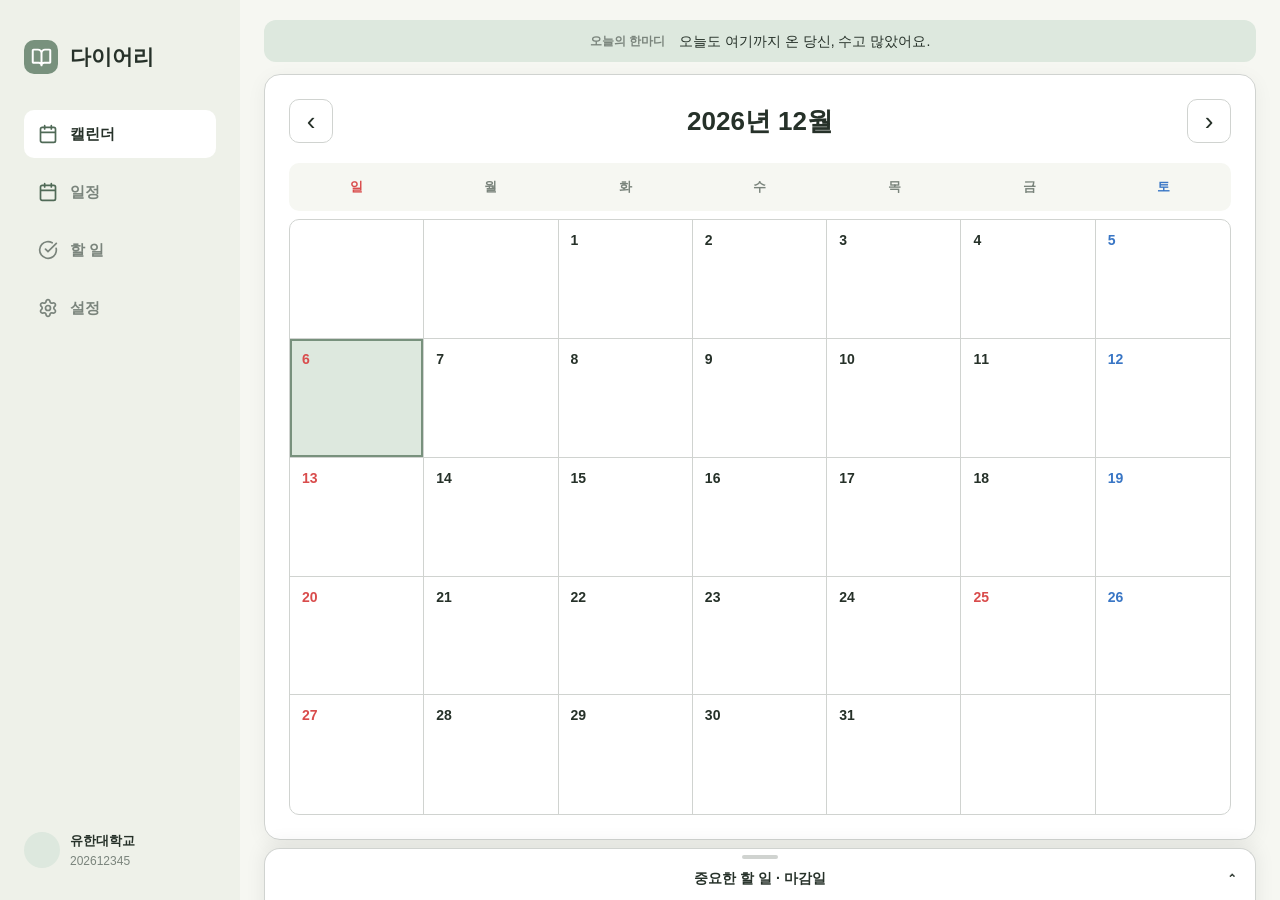
==== commit 182a235c: "주석달기" ====
--- a/index.html
+++ b/index.html
@@ -1,15 +1,20 @@
 <!doctype html>
 <html lang="ko">
   <head>
+    <!-- 한글 인코딩과 모바일 화면 크기를 설정함 -->
     <meta charset="UTF-8" />
     <meta name="viewport" content="width=device-width, initial-scale=1.0" />
     <title>다이어리 - 9조</title>
+    <!-- 공통 스타일과 달력 전용 스타일을 불러옴 -->
     <link rel="stylesheet" href="./css/common.css" />
     <link rel="stylesheet" href="./css/calendar.css" />
   </head>
   <body>
+    <!-- 왼쪽 사이드바와 오른쪽 본문을 하나의 화면으로 묶음 -->
     <div class="app-layout">
+      <!-- 페이지 이동 메뉴와 프로필을 사이드바에 표시함 -->
       <aside class="sidebar">
+      <!-- 로고를 누르면 캘린더 첫 화면으로 이동함 -->
       <a class="sidebar-brand" href="./index.html">
         <span class="brand-icon">
           <img src="./assets/images/book-open.svg" alt="">
@@ -17,6 +22,7 @@
         <span class="brand-name">다이어리</span>
       </a>
 
+      <!-- 각 페이지로 이동하는 메뉴. 현재 페이지는 is-active로 표시함 -->
       <nav class="sidebar-nav">
         <a class="sidebar-link is-active" href="./index.html">
           <img class="sidebar-icon" src="./assets/images/calendar.svg" alt="">
@@ -36,6 +42,7 @@
         </a>
       </nav>
 
+      <!-- 저장된 이름과 학번이 main.js에서 채워짐 -->
       <div class="sidebar-profile">
         <span class="profile-avatar"></span>
         <div>
@@ -45,40 +52,48 @@
       </div>
     </aside>
 
-      <!-- 오른쪽 캘린더 페이지 본문 영역 -->
+      <!-- 오른쪽 본문에 응원 문구와 월간 달력, 마감일 패널을 배치함 -->
       <main class="page-content" aria-label="캘린더 페이지">
-        <!-- 날짜마다 새로 선택되는 짧은 응원 글귀 -->
+        <!-- 하루 동안 같은 응원 문구가 표시되고 날짜가 바뀌면 새로 선택됨 -->
         <aside class="daily-encouragement" aria-label="오늘의 응원">
           <span class="daily-encouragement-label">오늘의 한마디</span>
           <p id="daily-encouragement" aria-live="polite">오늘도 당신의 속도로, 한 걸음씩 나아가요.</p>
         </aside>
+        <!-- 월간 달력 영역. 제목과 날짜 칸은 calendar.js에서 채워짐 -->
         <section class="month-calendar" aria-labelledby="calendar-month">
+          <!-- 현재 연월을 표시하고 양쪽 버튼으로 이전 달과 다음 달로 이동함 -->
           <header class="calendar-header">
             <button class="calendar-nav" id="previous-month" type="button" aria-label="이전 달">&#x2039;</button>
             <h1 id="calendar-month" class="calendar-month" aria-live="polite"></h1>
             <button class="calendar-nav" id="next-month" type="button" aria-label="다음 달">&#x203A;</button>
           </header>
+          <!-- 할 일을 불러오거나 저장하는 데 실패하면 안내 문구가 표시됨 -->
           <p id="calendar-save-status" class="calendar-save-status" role="status" hidden></p>
+          <!-- 요일 줄과 날짜별 일정, 할 일 입력란이 자바스크립트로 생성됨 -->
           <div class="calendar-weekdays" aria-hidden="true"></div>
           <div class="calendar-days"></div>
         </section>
-        <!-- 하단 바를 누르면 화면 중간까지 펼쳐지는 할 일 목록 -->
+        <!-- 마감일 패널 뒤쪽에 표시되는 배경. 클릭하면 패널이 닫힘 -->
         <div class="deadline-backdrop" id="deadline-backdrop" hidden></div>
+        <!-- 하단 버튼으로 마감일 패널을 열고 닫음 -->
         <section class="deadline-panel" id="deadline-panel" aria-label="중요한 할 일과 마감일">
           <button class="deadline-toggle" id="deadline-toggle" type="button" aria-expanded="false" aria-controls="deadline-content">
             <span class="deadline-handle" aria-hidden="true"></span>
             <span>중요한 할 일 · 마감일</span>
             <span class="deadline-arrow" aria-hidden="true">⌃</span>
           </button>
+          <!-- 패널이 닫혀 있을 때는 inert로 내부 클릭과 키보드 접근을 막음 -->
           <div class="deadline-content" id="deadline-content" inert>
 
           <p>마감이 가까운 순서로 표시합니다. 마감일이 없는 할 일은 마지막에 표시합니다.</p>
           <p id="deadline-message" role="status"></p>
+          <!-- 저장된 일정과 남은 날짜가 calendar.js에서 목록으로 추가됨 -->
           <ul id="deadline-list" class="deadline-list" aria-label="중요한 할 일과 남은 기한"></ul>
           </div>
         </section>
       </main>
     </div>
+    <!-- 저장 기능, 공통 기능, 달력 기능 순서로 불러옴 -->
     <script src="./js/storage.js"></script>
     <script src="./js/main.js"></script>
     <script src="./js/calendar.js"></script>
--- a/css/calendar.css
+++ b/css/calendar.css
@@ -1,407 +1,235 @@
 
-/* 페이지 콘텐츠 정렬과 공통 배경색 */
+:root {
+    --calendar-sunday: #d94c4c;
+    --calendar-saturday: #3976c5;
+    --deadline-urgent-bg: #fce7df;
+    --deadline-urgent-text: #9b3825;
+}
+
+[data-theme="dark"] {
+    --calendar-sunday: #fda4af;
+    --calendar-saturday: #93c5fd;
+    --deadline-urgent-bg: #4c222a;
+    --deadline-urgent-text: #fecdd3;
+}
+
+/* 레이아웃 */
+.app-layout { min-width: 1100px; height: 100dvh; min-height: 0; }
+.sidebar { flex-shrink: 0; min-height: 0; overflow-y: auto; }
 .page-content {
-	display: flex;
-	flex: 1;
-	min-width: 0;
-	flex-direction: column;
-	justify-content: flex-start;
-	min-height: 0;
-	gap: 8px;
-	padding: 12px 24px 60px;
-	background: var(--bg);
-}
-
-/* 월간 달력의 전체 크기와 세로 배치 */
+    display: flex;
+    flex: 1;
+    flex-direction: column;
+    min-width: 0;
+    min-height: 0;
+    gap: 12px;
+    padding: 20px 24px 60px;
+    background: var(--bg);
+}
+
+/* 응원 메시지 */
+.daily-encouragement {
+    display: flex;
+    flex-shrink: 0;
+    align-items: center;
+    justify-content: center;
+    flex-wrap: wrap;
+    gap: 4px 14px;
+    padding: 10px 16px;
+    border-radius: 12px;
+    background: var(--primary-light);
+    color: var(--text);
+    text-align: center;
+}
+.daily-encouragement-label { color: var(--text-muted); font-size: 12px; font-weight: 700; }
+.daily-encouragement p { font-size: 14px; line-height: 1.6; word-break: keep-all; }
+
+/* 달력 */
 .month-calendar {
-	display: flex;
-	flex-direction: column;
-	width: 100%;
-	flex: 1;
-	min-height: 0;
-	padding: 8px 32px 0;
-	background: transparent;
-}
-
-/* 이전 버튼, 월 제목, 다음 버튼 배치 */
+    display: flex;
+    flex: 1;
+    flex-direction: column;
+    min-height: 0;
+    padding: 24px;
+    border: 1px solid var(--border);
+    border-radius: 16px;
+    background: var(--card);
+    box-shadow: 0 4px 20px rgb(0 0 0 / 5%);
+    overflow: hidden;
+}
 .calendar-header {
-	display: grid;
-	grid-template-columns: 48px 1fr 48px;
-	align-items: center;
-	margin-bottom: 24px;
-}
-
-/* 이전 달 / 다음 달 이동 버튼 */
+    display: grid;
+    flex-shrink: 0;
+    grid-template-columns: 44px 1fr 44px;
+    align-items: center;
+    margin-bottom: 20px;
+}
+.calendar-month { margin: 0; color: var(--text); font-size: 26px; font-weight: 700; text-align: center; }
 .calendar-nav {
-	width: 48px;
-	height: 48px;
-	border: 1px solid var(--border);
-	border-radius: 8px;
-	color: var(--text);
-	background: var(--card);
-	font: inherit;
-	font-size: 30px;
-	line-height: 1;
-	cursor: pointer;
-}
-
-/* 버튼에 마우스를 올리거나 키보드로 선택했을 때 */
-.calendar-nav:hover,
-.calendar-nav:focus-visible {
-	border-color: var(--primary);
-	background: var(--primary-light);
-	outline: none;
-}
-
-/* 현재 연도와 월 제목 */
-.calendar-month {
-	margin: 0;
-	color: var(--text);
-	font-size: 28px;
-	font-weight: 700;
-	text-align: center;
-}
-
-/* 요일과 날짜를 동일한 너비의 7열로 배치 */
-.calendar-weekdays,
-/* 남은 높이를 날짜 행에 균등하게 분배 */
+    width: 44px;
+    height: 44px;
+    border: 1px solid var(--border);
+    border-radius: 10px;
+    background: var(--card);
+    color: var(--text);
+    font: inherit;
+    font-size: 26px;
+    cursor: pointer;
+}
+.calendar-nav:hover, .calendar-nav:focus-visible {
+    border-color: var(--primary);
+    background: var(--primary-light);
+    outline: none;
+}
+
+/* 날짜 그리드 */
+.calendar-weekdays, .calendar-days {
+    display: grid;
+    grid-template-columns: repeat(7, minmax(0, 1fr));
+    text-align: center;
+}
+.calendar-weekdays {
+    flex-shrink: 0;
+    margin-bottom: 8px;
+    border-radius: 10px;
+    background: var(--bg);
+}
+.calendar-weekday {
+    display: grid;
+    place-items: center;
+    min-height: 48px;
+    color: var(--text-muted);
+    font-size: 13px;
+    font-weight: 700;
+}
 .calendar-days {
-	display: grid;
-	grid-template-columns: repeat(7, minmax(0, 1fr));
-	border-top: 1px solid var(--border);
-	border-left: 1px solid var(--border);
-	text-align: center;
-}
-
-/* 요일 행과 날짜 영역 사이 간격 */
-.calendar-weekdays {
-	margin-bottom: 6px;
-}
-
-/* 요일, 날짜, 빈 칸의 공통 테두리와 정렬 */
-.calendar-weekday,
-/* 날짜 칸과 빈 칸이 행 높이에 맞게 줄어들도록 설정 */
-.calendar-day,
-.calendar-empty {
-	display: grid;
-	place-items: center;
-	min-height: 76px;
-	border-right: 1px solid var(--border);
-	border-bottom: 1px solid var(--border);
-	font-size: 16px;
-}
-
-/* 요일 행의 높이와 글자 스타일 */
-.calendar-weekday {
-	min-height: 64px;
-}
-
-/* 남은 높이를 날짜 행에 균등하게 분배 */
-.calendar-days {
-	flex: 1;
-	grid-auto-rows: minmax(0, 1fr);
-	min-height: 0;
-}
-
-/* 날짜 칸과 빈 칸이 행 높이에 맞게 줄어들도록 설정 */
-.calendar-day,
-.calendar-empty {
-	min-height: 0;
-}
-
-/* 날짜와 할 일 입력란을 세로로 배치 */
+    flex: 1;
+    grid-auto-rows: minmax(0, 1fr);
+    min-height: 0;
+    border: 1px solid var(--border);
+    border-radius: 10px;
+    overflow: hidden;
+}
+.calendar-day, .calendar-empty {
+    min-width: 0;
+    min-height: 0;
+    border-right: 1px solid var(--border);
+    border-bottom: 1px solid var(--border);
+}
+.calendar-day:nth-child(7n), .calendar-empty:nth-child(7n) { border-right: 0; }
+.calendar-days > :nth-last-child(-n+7) { border-bottom: 0; }
+
 .calendar-day {
-	display: flex;
-	flex-direction: column;
-	align-items: stretch;
-	gap: 8px;
-	padding: 12px;
-}
-
-/* 날짜 숫자를 왼쪽 위에 표시 */
-.calendar-date {
-	position: relative;
-	z-index: 1;
-	align-self: flex-start;
-	font-size: 16px;
-}
-
-/* 날짜별 할 일 입력란 */
+    display: flex;
+    flex-direction: column;
+    gap: 8px;
+    padding: 12px;
+}
+.calendar-date { align-self: flex-start; color: var(--text); font-size: 14px; font-weight: 600; }
+.calendar-day.is-today { background: var(--primary-light); box-shadow: inset 0 0 0 2px var(--primary); }
+.calendar-day.is-today .calendar-date { color: var(--primary); font-weight: 800; }
+
+.calendar-weekday.is-sunday,
+.calendar-day.is-sunday .calendar-date,
+.calendar-day.is-holiday .calendar-date { color: var(--calendar-sunday); }
+
+.calendar-weekday.is-saturday,
+.calendar-day.is-saturday .calendar-date { color: var(--calendar-saturday); }
+
+/* 할 일 입력 */
 .calendar-todo-input {
-	flex: 1;
-	width: 100%;
-	min-height: 0;
-	padding: 2px 0;
-	border: 0;
-	color: var(--text);
-	background: transparent;
-	font: inherit;
-	font-size: 12px;
-	line-height: 1.4;
-	resize: none;
-}
-
-/* 입력 내용이 없을 때 안내 문구 */
-.calendar-todo-input::placeholder {
-	color: var(--text-muted);
-	font-size: 11px;
-}
-
-/* 키보드로 선택한 입력란의 테두리 강조 */
-.calendar-todo-input:focus-visible {
-	outline: 1px solid var(--primary);
-	outline-offset: 2px;
-}
-
-/* 요일 행의 높이와 글자 스타일 */
-.calendar-weekday {
-	color: var(--text-muted);
-	font-size: 14px;
-	font-weight: 700;
-}
-
-/* 일요일 글자색 */
-.calendar-weekday.is-sunday,
-.calendar-day.is-sunday {
-	color: var(--calendar-sunday);
-}
-
-/* 토요일 글자색 */
-.calendar-weekday.is-saturday,
-.calendar-day.is-saturday {
-	color: var(--calendar-saturday);
-}
-
-/* 오늘 날짜 강조와 원형 표시의 위치 기준 */
-.calendar-day.is-today {
-	position: relative;
-	font-weight: 700;
-}
-
-/* 오늘 날짜를 둘러싸는 원형 테두리 */
-.calendar-day.is-today::after {
-	position: absolute;
-	top: 6px;
-	left: 6px;
-	width: 30px;
-	height: 30px;
-	border: 1px solid var(--primary);
-	border-radius: 50%;
-	content: "";
-}
-
-/* 화면 너비 640px 이하에서 적용하는 모바일 스타일 */
-@media (max-width: 640px) {
-	/* 사이드바와 본문을 위아래로 배치 */
-	.app-layout {
-		flex-direction: column;
-	}
-
-	/* 모바일 사이드바의 너비와 여백 */
-	.sidebar {
-		width: 100%;
-		min-height: auto;
-		padding: 18px 16px;
-	}
-
-	/* 브랜드 영역 아래 간격 */
-	.sidebar-brand {
-		margin-bottom: 16px;
-	}
-
-	/* 메뉴를 가로로 배치 */
-	.sidebar-nav {
-		flex-direction: row;
-		gap: 4px;
-	}
-
-	/* 메뉴 너비와 글자 크기 조정 */
-	.sidebar-link {
-		flex: 1;
-		justify-content: center;
-		gap: 6px;
-		padding: 0 6px;
-		font-size: 12px;
-	}
-
-	/* 모바일에서 프로필 영역 숨김 */
-	.sidebar-profile {
-		display: none;
-	}
-
-	/* 모바일 본문 여백 */
-	.page-content {
-		padding: 8px 16px 60px;
-	}
-
-	/* 모바일에서도 남은 화면 높이에 맞춰 달력 배치 */
-	.month-calendar {
-		min-height: 0;
-		padding: 4px 0 0;
-	}
-
-	/* 모바일 상단 버튼 영역과 간격 축소 */
-	.calendar-header {
-		grid-template-columns: 40px 1fr 40px;
-		margin-bottom: 14px;
-	}
-
-	/* 모바일 이동 버튼 크기 */
-	.calendar-nav {
-		width: 40px;
-		height: 40px;
-	}
-
-	/* 모바일 월 제목 글자 크기 */
-	.calendar-month {
-		font-size: 20px;
-	}
-
-	/* 모바일 달력 칸의 기본 글자 크기 */
-	.calendar-weekday,
-	/* 날짜 칸과 빈 칸이 행 높이에 맞게 줄어들도록 설정 */
-	.calendar-day,
-	.calendar-empty {
-		font-size: 14px;
-	}
-
-	/* 모바일 요일 행 높이와 글자 크기 */
-	.calendar-weekday {
-		min-height: 48px;
-		font-size: 12px;
-	}
-
-	/* 모바일 오늘 표시 원 크기 */
-	.calendar-day.is-today::after {
-		width: 28px;
-		height: 28px;
-	}
-
-	/* 모바일 날짜 칸의 간격과 여백 */
-	.calendar-day {
-		gap: 5px;
-		padding: 8px;
-	}
-
-	/* 모바일 날짜 숫자 크기 */
-	.calendar-date {
-		font-size: 14px;
-	}
-
-	/* 모바일 할 일 입력 글자 크기 */
-	.calendar-todo-input {
-		font-size: 11px;
-	}
-}
-
-
-/* 달력 아래 중요 과제와 마감일 영역 */
-
-
-.deadline-panel p { margin-top: 8px; font-size: 13px; color: var(--text-muted); }
-/* 과제 카드와 D-Day 배지 */
-.deadline-list { display: grid; grid-template-columns: repeat(auto-fit, minmax(min(100%, 240px), 1fr)); gap: 10px; list-style: none; margin-top: 14px; }
-.deadline-item { display: flex; align-items: center; gap: 10px; padding: 12px; border-radius: 8px; background: var(--bg); min-width: 0; }
-.deadline-info { flex: 1; min-width: 0; }
-.deadline-info strong { display: block; font-size: 14px; overflow-wrap: anywhere; }
-.deadline-info small { display: block; margin-top: 5px; color: var(--text-muted); }
-.deadline-badge { flex-shrink: 0; padding: 6px 8px; border-radius: 6px; background: var(--primary-light); font-size: 12px; font-weight: bold; }
-.deadline-badge.is-urgent { background: var(--deadline-urgent-bg); color: var(--deadline-urgent-text); }
-.deadline-empty { color: var(--text-muted); font-size: 13px; }
-
-/* 달력 크기를 유지한 채 겹쳐 올라오는 하단 패널 */
+    flex: 1;
+    width: 100%;
+    min-height: 0;
+    padding: 2px;
+    border: 0;
+    background: transparent;
+    color: var(--text);
+    font: inherit;
+    font-size: 12px;
+    line-height: 1.4;
+    resize: none;
+}
+.calendar-todo-input::placeholder { color: var(--text-muted); font-size: 11px; }
+.calendar-todo-input:focus-visible { outline: 1px solid var(--primary); }
+.calendar-save-status { flex-shrink: 0; margin-bottom: 6px; color: var(--text-muted); font-size: 12px; }
+
+/* 마감 패널 */
 .deadline-panel {
-  position: fixed;
-  z-index: 30;
-  left: 264px;
-  right: 24px;
-  bottom: 0;
-  height: 50dvh;
-  max-height: 560px;
-  display: flex;
-  flex-direction: column;
-  border: 1px solid var(--border);
-  border-bottom: 0;
-  border-radius: 16px 16px 0 0;
-  background: var(--card);
-  box-shadow: 0 -4px 20px rgb(0 0 0 / 8%);
-  transform: translateY(calc(100% - 52px));
-  transition: transform 280ms ease;
+    position: fixed;
+    z-index: 30;
+    left: 264px;
+    right: 24px;
+    bottom: 0;
+    display: flex;
+    flex-direction: column;
+    height: 50dvh;
+    max-height: 560px;
+    border: 1px solid var(--border);
+    border-bottom: 0;
+    border-radius: 16px 16px 0 0;
+    background: var(--card);
+    box-shadow: 0 -4px 20px rgb(0 0 0 / 8%);
+    transform: translateY(calc(100% - 52px));
+    transition: transform 280ms ease;
 }
 .deadline-panel.is-open { transform: translateY(0); }
-/* 접힌 상태에서도 보이는 제목 바 */
 .deadline-toggle {
-  position: relative;
-  flex: 0 0 52px;
-  width: 100%;
-  padding: 15px 24px 8px;
-  border: 0;
-  border-radius: 16px 16px 0 0;
-  background: transparent;
-  color: var(--text);
-  font: inherit;
-  font-size: 14px;
-  font-weight: bold;
-  cursor: pointer;
+    position: relative;
+    flex: 0 0 52px;
+    width: 100%;
+    padding: 15px 24px 8px;
+    border: 0;
+    border-radius: 16px 16px 0 0;
+    background: transparent;
+    color: var(--text);
+    font: inherit;
+    font-size: 14px;
+    font-weight: 700;
+    cursor: pointer;
 }
 .deadline-toggle:focus-visible { outline: 2px solid var(--primary); outline-offset: -4px; }
 .deadline-handle { position: absolute; top: 6px; left: calc(50% - 18px); width: 36px; height: 4px; border-radius: 4px; background: var(--border); }
 .deadline-arrow { position: absolute; right: 20px; transition: transform 280ms ease; }
 .deadline-panel.is-open .deadline-arrow { transform: rotate(180deg); }
-/* 목록이 길면 펼쳐진 패널 안에서만 스크롤 */
-.deadline-content { flex: 1; min-height: 0; overflow-y: auto; padding: 0 20px max(20px, env(safe-area-inset-bottom)); visibility: hidden; transition: visibility 280ms; }
+.deadline-content { flex: 1; min-height: 0; overflow-y: auto; padding: 0 20px 20px; visibility: hidden; }
 .deadline-panel.is-open .deadline-content { visibility: visible; }
 .deadline-backdrop { position: fixed; inset: 0; z-index: 20; background: rgb(0 0 0 / 18%); }
-@media (max-width: 640px) {
-  .deadline-panel { left: 16px; right: 16px; }
-  .deadline-content { padding-left: 16px; padding-right: 16px; }
-}
+
+/* 마감 목록 */
+.deadline-panel p { margin-top: 8px; color: var(--text-muted); font-size: 13px; }
+.deadline-list { display: grid; grid-template-columns: repeat(auto-fit, minmax(240px, 1fr)); gap: 10px; margin-top: 14px; list-style: none; }
+.deadline-item { display: flex; align-items: center; gap: 10px; min-width: 0; padding: 12px; border-radius: 10px; background: var(--bg); }
+.deadline-info { flex: 1; min-width: 0; }
+.deadline-info strong { display: block; font-size: 14px; overflow-wrap: anywhere; }
+.deadline-info small { display: block; margin-top: 5px; color: var(--text-muted); }
+.deadline-badge { flex-shrink: 0; padding: 6px 8px; border-radius: 6px; background: var(--primary-light); font-size: 12px; font-weight: 700; }
+.deadline-badge.is-urgent { background: var(--deadline-urgent-bg); color: var(--deadline-urgent-text); }
+.deadline-empty { color: var(--text-muted); font-size: 13px; }
+
 @media (prefers-reduced-motion: reduce) {
-  .deadline-panel, .deadline-arrow, .deadline-content { transition: none; }
-}
-/* 메인 페이지 최상단의 오늘의 응원 글귀 */
-.daily-encouragement {
-  flex-shrink: 0;
-  display: flex;
-  align-items: center;
-  justify-content: center;
-  flex-wrap: wrap;
-  gap: 4px 14px;
-  width: 100%;
-  padding: 6px 16px;
-  border-radius: 10px;
-  background: var(--primary-light);
-  color: var(--text);
-  text-align: center;
-}
-.daily-encouragement-label { font-size: 12px; font-weight: bold; color: var(--text-muted); }
-.daily-encouragement p { font-size: 14px; line-height: 1.6; word-break: keep-all; }
-/* 응원 글귀와 달력을 한 화면 안에 배치하고 하단 바 공간 확보 */
-.app-layout { height: 100dvh; min-height: 0; }
-.sidebar { flex-shrink: 0; min-height: 0; overflow-y: auto; }
-.calendar-header, .calendar-weekdays { flex-shrink: 0; }
-@media (max-height: 700px) {
-  .calendar-header { margin-bottom: 10px; }
-  .calendar-weekday { min-height: 36px; }
-  .calendar-day { gap: 4px; padding: 8px; }
-}
-/* 달력 입력의 자동 저장 상태 */
-.calendar-save-status { flex-shrink: 0; margin-bottom: 6px; color: var(--text-muted); font-size: 12px; line-height: 1.4; }
-
-/* 공통 테마의 배경과 어울리는 주말·마감 강조색 */
-:root {
-  --calendar-sunday: #D94C4C;
-  --calendar-saturday: #3976C5;
-  --deadline-urgent-bg: #FCE7DF;
-  --deadline-urgent-text: #9B3825;
-}
-[data-theme="dark"] {
-  --calendar-sunday: #FDA4AF;
-  --calendar-saturday: #93C5FD;
-  --deadline-urgent-bg: #4C222A;
-  --deadline-urgent-text: #FECDD3;
-}
-/* 공휴일은 빨간색, 토요일은 공휴일과 겹쳐도 파란색으로 표시 */
-.calendar-day.is-holiday .calendar-date { color: var(--calendar-sunday); }
-
-.calendar-day.is-saturday .calendar-date { color: var(--calendar-saturday); }
+    .deadline-panel, .deadline-arrow { transition: none; }
+}
+
+
+.calendar-schedules {
+    display: flex;
+    flex-direction: column;
+    gap: 3px;
+    min-height: 0;
+    overflow-y: auto;
+}
+
+.calendar-event {
+    flex-shrink: 0;
+    padding: 5px 7px;
+    border-radius: 4px;
+    background: var(--primary);
+    color: white;
+    font-size: 11px;
+    font-weight: 600;
+    text-align: left;
+    white-space: nowrap;
+    overflow: hidden;
+    text-overflow: ellipsis;
+}
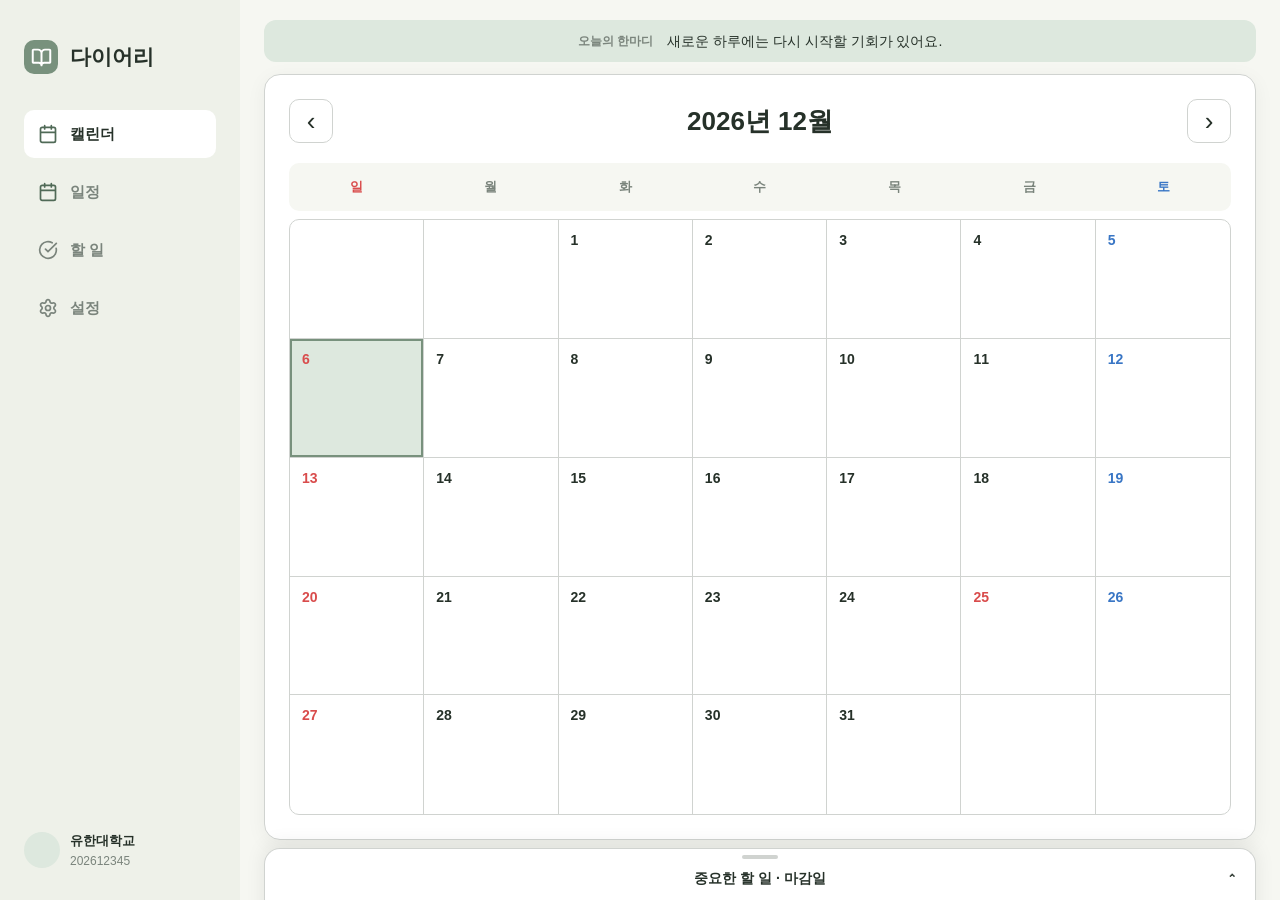
==== commit ba807662: "주석" ====
--- a/index.html
+++ b/index.html
@@ -1,20 +1,19 @@
 <!doctype html>
 <html lang="ko">
   <head>
-    <!-- 한글 인코딩과 모바일 화면 크기를 설정함 -->
     <meta charset="UTF-8" />
     <meta name="viewport" content="width=device-width, initial-scale=1.0" />
     <title>다이어리 - 9조</title>
-    <!-- 공통 스타일과 달력 전용 스타일을 불러옴 -->
+    <!-- 공통 css와 캘린더 css 불러오기 -->
     <link rel="stylesheet" href="./css/common.css" />
     <link rel="stylesheet" href="./css/calendar.css" />
   </head>
   <body>
-    <!-- 왼쪽 사이드바와 오른쪽 본문을 하나의 화면으로 묶음 -->
+    <!-- 전체 레이아웃 담당 -->
     <div class="app-layout">
-      <!-- 페이지 이동 메뉴와 프로필을 사이드바에 표시함 -->
+      <!-- 왼쪽에 사이드바 -->
       <aside class="sidebar">
-      <!-- 로고를 누르면 캘린더 첫 화면으로 이동함 -->
+      <!-- 로고를 누르면 index.html로 이동 -->
       <a class="sidebar-brand" href="./index.html">
         <span class="brand-icon">
           <img src="./assets/images/book-open.svg" alt="">
@@ -22,7 +21,7 @@
         <span class="brand-name">다이어리</span>
       </a>
 
-      <!-- 각 페이지로 이동하는 메뉴. 현재 페이지는 is-active로 표시함 -->
+      <!-- 사이드바 메뉴를 누르면 대응되는 페이지로 이동 -->
       <nav class="sidebar-nav">
         <a class="sidebar-link is-active" href="./index.html">
           <img class="sidebar-icon" src="./assets/images/calendar.svg" alt="">
@@ -42,7 +41,7 @@
         </a>
       </nav>
 
-      <!-- 저장된 이름과 학번이 main.js에서 채워짐 -->
+      <!-- 사이드바 하단에 나의 이름과 학번 표시 -->
       <div class="sidebar-profile">
         <span class="profile-avatar"></span>
         <div>
@@ -52,48 +51,50 @@
       </div>
     </aside>
 
-      <!-- 오른쪽 본문에 응원 문구와 월간 달력, 마감일 패널을 배치함 -->
+      <!-- 오른쪽 캘린더 페이지 본문 영역 -->
       <main class="page-content" aria-label="캘린더 페이지">
-        <!-- 하루 동안 같은 응원 문구가 표시되고 날짜가 바뀌면 새로 선택됨 -->
+        <!-- 날짜마다 새로 선택되는 짧은 응원 글귀 -->
         <aside class="daily-encouragement" aria-label="오늘의 응원">
           <span class="daily-encouragement-label">오늘의 한마디</span>
           <p id="daily-encouragement" aria-live="polite">오늘도 당신의 속도로, 한 걸음씩 나아가요.</p>
         </aside>
-        <!-- 월간 달력 영역. 제목과 날짜 칸은 calendar.js에서 채워짐 -->
+        <!-- 선택한 달의 날짜와 일정, 날짜별 메모를 보여주는 영역 -->
         <section class="month-calendar" aria-labelledby="calendar-month">
-          <!-- 현재 연월을 표시하고 양쪽 버튼으로 이전 달과 다음 달로 이동함 -->
+          <!-- 이전 달과 다음 달 이동 버튼, 현재 표시 중인 월 -->
           <header class="calendar-header">
             <button class="calendar-nav" id="previous-month" type="button" aria-label="이전 달">&#x2039;</button>
             <h1 id="calendar-month" class="calendar-month" aria-live="polite"></h1>
             <button class="calendar-nav" id="next-month" type="button" aria-label="다음 달">&#x203A;</button>
           </header>
-          <!-- 할 일을 불러오거나 저장하는 데 실패하면 안내 문구가 표시됨 -->
+          <!-- 메모를 불러오거나 저장하지 못했을 때 안내 문구 표시 -->
           <p id="calendar-save-status" class="calendar-save-status" role="status" hidden></p>
-          <!-- 요일 줄과 날짜별 일정, 할 일 입력란이 자바스크립트로 생성됨 -->
+          <!-- 자바스크립트로 요일 이름을 추가할 영역 -->
           <div class="calendar-weekdays" aria-hidden="true"></div>
+          <!-- 자바스크립트로 날짜 칸과 일정, 메모 입력창을 추가할 영역 -->
           <div class="calendar-days"></div>
         </section>
-        <!-- 마감일 패널 뒤쪽에 표시되는 배경. 클릭하면 패널이 닫힘 -->
+        <!-- 하단 바를 누르면 화면 중간까지 펼쳐지는 할 일 목록 -->
+        <!-- 마감 목록을 펼쳤을 때 뒤쪽을 덮고 클릭하면 목록을 닫는 영역 -->
         <div class="deadline-backdrop" id="deadline-backdrop" hidden></div>
-        <!-- 하단 버튼으로 마감일 패널을 열고 닫음 -->
         <section class="deadline-panel" id="deadline-panel" aria-label="중요한 할 일과 마감일">
+          <!-- 하단의 마감 목록을 펼치거나 접는 버튼 -->
           <button class="deadline-toggle" id="deadline-toggle" type="button" aria-expanded="false" aria-controls="deadline-content">
             <span class="deadline-handle" aria-hidden="true"></span>
             <span>중요한 할 일 · 마감일</span>
             <span class="deadline-arrow" aria-hidden="true">⌃</span>
           </button>
-          <!-- 패널이 닫혀 있을 때는 inert로 내부 클릭과 키보드 접근을 막음 -->
+          <!-- 접혀 있을 때는 내부 요소를 조작하지 못하도록 inert 적용 -->
           <div class="deadline-content" id="deadline-content" inert>
 
           <p>마감이 가까운 순서로 표시합니다. 마감일이 없는 할 일은 마지막에 표시합니다.</p>
           <p id="deadline-message" role="status"></p>
-          <!-- 저장된 일정과 남은 날짜가 calendar.js에서 목록으로 추가됨 -->
+          <!-- 자바스크립트로 일정과 남은 날짜를 추가할 목록 -->
           <ul id="deadline-list" class="deadline-list" aria-label="중요한 할 일과 남은 기한"></ul>
           </div>
         </section>
       </main>
     </div>
-    <!-- 저장 기능, 공통 기능, 달력 기능 순서로 불러옴 -->
+    <!-- 일정 저장 함수를 먼저 불러오고 화면에 필요한 js 실행 -->
     <script src="./js/storage.js"></script>
     <script src="./js/main.js"></script>
     <script src="./js/calendar.js"></script>
--- a/css/common.css
+++ b/css/common.css
@@ -1,10 +1,12 @@
 
+/* 모든 요소의 기본 여백을 없애고 테두리까지 크기 계산에 포함 */
 * {
   margin: 0;
   padding: 0;
   box-sizing: border-box;
 }
 
+/* 라이트 테마에서 공통으로 사용할 배경과 글자, 강조 색상 정의 */
 :root {
   --bg: #F6F7F2;
   --sidebar: #EEF1E9;
@@ -16,6 +18,7 @@
   --border: #D0D3D0;
 }
 
+/* 전체 페이지의 기본 글꼴과 배경색, 최소 높이 지정 */
 body {
   min-height: 100vh;
   font-family: Arial, sans-serif;
@@ -23,6 +26,7 @@
   background: var(--bg);
 }
 
+/* 링크는 주변 글자색을 따르고 기본 밑줄 제거 */
 a {
   color: inherit;
   text-decoration: none;
@@ -46,6 +50,7 @@
   flex-direction: column;
 }
 
+/* 로고 아이콘과 다이어리 이름을 가로로 배치 */
 .sidebar-brand {
   display: flex;
   align-items: center;
@@ -53,6 +58,7 @@
   margin-bottom: 36px;
 }
 
+/* 로고 아이콘을 둥근 사각형 안의 가운데에 배치 */
 .brand-icon {
   width: 34px;
   height: 34px;
@@ -63,11 +69,13 @@
   justify-content: center;
 }
 
+/* 로고 이미지 크기 지정 */
 .brand-icon img {
   width: 21px;
   height: 21px;
 }
 
+/* 다이어리 이름의 글자 크기와 굵기 지정 */
 .brand-name {
   font-size: 21px;
   font-weight: bold;
@@ -81,6 +89,7 @@
   gap: 10px;
 }
 
+/* 메뉴 아이콘과 이름을 가로로 배치하고 클릭 영역에 여백 추가 */
 .sidebar-link {
   display: flex;
   align-items: center;
@@ -92,16 +101,19 @@
   font-weight: bold;
 }
 
+/* 마우스를 올린 사이드바 메뉴의 배경 강조 */
 .sidebar-link:hover {
   background: white;
 }
 
+/* 현재 페이지에 해당하는 메뉴를 활성 상태로 표시 */
 .sidebar-link.is-active,
 .sidebar-link.active {
   background: white;
   color: var(--text);
 }
 
+/* 사이드바 메뉴 아이콘의 크기를 동일하게 지정 */
 .sidebar-icon {
   width: 20px;
   height: 20px;
@@ -116,6 +128,7 @@
   margin-top: auto;
 }
 
+/* 프로필 사진 대신 사용할 원형 배경 표시 */
 .profile-avatar {
   width: 36px;
   height: 36px;
@@ -123,11 +136,14 @@
   background: var(--primary-light);
 }
 
+/* 프로필 이름과 학번을 각각 한 줄씩 표시 */
 .sidebar-profile strong,
+/* 프로필 보조 글자를 작은 크기와 흐린 색으로 표시 */
 .sidebar-profile span {
   display: block;
 }
 
+/* 프로필 이름의 글자 크기와 아래 여백 지정 */
 .sidebar-profile strong {
   font-size: 13px;
   margin-bottom: 4px;
@@ -138,6 +154,7 @@
   font-size: 12px;
 }
 
+/* 다크 테마에서는 공통 색상 변수를 어두운 배경에 맞게 변경 */
 [data-theme="dark"] {
   --bg: #020617;
   --sidebar: #0F172A;
@@ -149,6 +166,7 @@
   --border: #334155;
 }
 
+/* 다크 테마에서 마우스를 올린 메뉴의 배경과 글자 강조 */
 [data-theme="dark"] .sidebar-link:hover {
   background: #1E293B;
   color: #10B981;
@@ -160,29 +178,35 @@
   color: var(--primary);
 }
 
+/* 다크 테마에서 프로필 수정 버튼의 배경과 글자색 변경 */
 [data-theme="dark"] .outline-button {
   background: var(--card);
   color: var(--text);
   border: 1px solid var(--border);
 }
 
+/* 다크 테마의 카테고리 추가 버튼에 강조색 적용 */
 [data-theme="dark"] .soft-button {
   background: var(--primary);
 }
 
+/* 다크 테마의 아이콘 버튼을 기본 글자색으로 표시 */
 [data-theme="dark"] .icon-button {
   color: var(--text);
 }
 
+/* 다크 테마의 삭제 버튼을 붉은색으로 구분 */
 [data-theme="dark"] .icon-button.delete {
   color: #FB7185;
 }
 
+/* 어두운 배경에서도 아이콘이 보이도록 밝게 변환 */
 [data-theme="dark"] .sidebar-icon {
   filter: brightness(0) invert(1);
   opacity: 0.75;
 }
 
+/* 다크 테마 미리보기의 배경색 지정 */
 [data-theme="dark"] .theme-preview.dark {
   background: #0F172A;
 }
--- a/css/calendar.css
+++ b/css/calendar.css
@@ -1,4 +1,4 @@
-
+/* 캘린더의 주말과 마감 임박 표시에서 사용할 색상 정의 */
 :root {
     --calendar-sunday: #d94c4c;
     --calendar-saturday: #3976c5;
@@ -6,6 +6,7 @@
     --deadline-urgent-text: #9b3825;
 }
 
+/* 다크 테마에서는 주말과 마감 강조 색상을 밝게 변경 */
 [data-theme="dark"] {
     --calendar-sunday: #fda4af;
     --calendar-saturday: #93c5fd;
@@ -14,8 +15,11 @@
 }
 
 /* 레이아웃 */
+/* 달력 화면의 최소 너비와 화면 높이를 기준으로 전체 크기 지정 */
 .app-layout { min-width: 1100px; height: 100dvh; min-height: 0; }
+/* 사이드바 너비가 줄어들지 않도록 하고 내용이 넘치면 스크롤 표시 */
 .sidebar { flex-shrink: 0; min-height: 0; overflow-y: auto; }
+/* 달력 본문을 세로로 배치하고 하단 마감 바가 차지할 여백 확보 */
 .page-content {
     display: flex;
     flex: 1;
@@ -41,6 +45,7 @@
     color: var(--text);
     text-align: center;
 }
+/* 응원 영역의 작은 제목과 실제 응원 문구의 글자 모양 지정 */
 .daily-encouragement-label { color: var(--text-muted); font-size: 12px; font-weight: 700; }
 .daily-encouragement p { font-size: 14px; line-height: 1.6; word-break: keep-all; }
 
@@ -57,6 +62,7 @@
     box-shadow: 0 4px 20px rgb(0 0 0 / 5%);
     overflow: hidden;
 }
+/* 월 제목을 가운데에 두고 양옆에 이동 버튼 배치 */
 .calendar-header {
     display: grid;
     flex-shrink: 0;
@@ -64,7 +70,9 @@
     align-items: center;
     margin-bottom: 20px;
 }
+/* 현재 표시 중인 월 제목을 가운데 정렬 */
 .calendar-month { margin: 0; color: var(--text); font-size: 26px; font-weight: 700; text-align: center; }
+/* 이전 달과 다음 달 이동 버튼의 크기와 모양 지정 */
 .calendar-nav {
     width: 44px;
     height: 44px;
@@ -76,6 +84,7 @@
     font-size: 26px;
     cursor: pointer;
 }
+/* 마우스를 올리거나 키보드로 선택한 월 이동 버튼 강조 */
 .calendar-nav:hover, .calendar-nav:focus-visible {
     border-color: var(--primary);
     background: var(--primary-light);
@@ -88,12 +97,14 @@
     grid-template-columns: repeat(7, minmax(0, 1fr));
     text-align: center;
 }
+/* 요일 이름 줄의 배경과 아래 여백 지정 */
 .calendar-weekdays {
     flex-shrink: 0;
     margin-bottom: 8px;
     border-radius: 10px;
     background: var(--bg);
 }
+/* 각 요일 이름을 칸 가운데에 배치 */
 .calendar-weekday {
     display: grid;
     place-items: center;
@@ -102,6 +113,7 @@
     font-size: 13px;
     font-weight: 700;
 }
+/* 날짜 행의 높이를 균등하게 나누고 바깥 테두리 표시 */
 .calendar-days {
     flex: 1;
     grid-auto-rows: minmax(0, 1fr);
@@ -110,29 +122,36 @@
     border-radius: 10px;
     overflow: hidden;
 }
+/* 날짜 칸과 빈 칸에 같은 구분선 적용 */
 .calendar-day, .calendar-empty {
     min-width: 0;
     min-height: 0;
     border-right: 1px solid var(--border);
     border-bottom: 1px solid var(--border);
 }
+/* 마지막 열의 오른쪽 선과 마지막 행의 아래 선은 제거해 테두리 중복 방지 */
 .calendar-day:nth-child(7n), .calendar-empty:nth-child(7n) { border-right: 0; }
 .calendar-days > :nth-last-child(-n+7) { border-bottom: 0; }
 
+/* 날짜 숫자와 일정, 메모를 한 칸 안에 세로로 배치 */
 .calendar-day {
     display: flex;
     flex-direction: column;
     gap: 8px;
     padding: 12px;
 }
+/* 날짜 숫자를 칸 왼쪽 위에 표시 */
 .calendar-date { align-self: flex-start; color: var(--text); font-size: 14px; font-weight: 600; }
+/* 오늘 날짜 칸에 배경색과 안쪽 테두리를 넣어 강조 */
 .calendar-day.is-today { background: var(--primary-light); box-shadow: inset 0 0 0 2px var(--primary); }
 .calendar-day.is-today .calendar-date { color: var(--primary); font-weight: 800; }
 
+/* 일요일과 공휴일의 날짜를 붉은색으로 표시 */
 .calendar-weekday.is-sunday,
 .calendar-day.is-sunday .calendar-date,
 .calendar-day.is-holiday .calendar-date { color: var(--calendar-sunday); }
 
+/* 토요일의 요일 이름과 날짜를 파란색으로 표시 */
 .calendar-weekday.is-saturday,
 .calendar-day.is-saturday .calendar-date { color: var(--calendar-saturday); }
 
@@ -150,8 +169,11 @@
     line-height: 1.4;
     resize: none;
 }
+/* 메모 입력 안내 문구를 작고 흐린 색으로 표시 */
 .calendar-todo-input::placeholder { color: var(--text-muted); font-size: 11px; }
+/* 키보드로 선택한 메모 입력창의 테두리 표시 */
 .calendar-todo-input:focus-visible { outline: 1px solid var(--primary); }
+/* 메모 저장 상태 안내 문구의 크기와 여백 지정 */
 .calendar-save-status { flex-shrink: 0; margin-bottom: 6px; color: var(--text-muted); font-size: 12px; }
 
 /* 마감 패널 */
@@ -173,7 +195,9 @@
     transform: translateY(calc(100% - 52px));
     transition: transform 280ms ease;
 }
+/* 마감 패널이 열리면 화면 안으로 완전히 올림 */
 .deadline-panel.is-open { transform: translateY(0); }
+/* 패널 상단의 펼침 버튼을 고정 높이로 표시 */
 .deadline-toggle {
     position: relative;
     flex: 0 0 52px;
@@ -188,30 +212,48 @@
     font-weight: 700;
     cursor: pointer;
 }
+/* 키보드로 선택한 마감 패널 버튼에 테두리 표시 */
 .deadline-toggle:focus-visible { outline: 2px solid var(--primary); outline-offset: -4px; }
+/* 패널을 펼칠 수 있음을 보여주는 짧은 막대 표시 */
 .deadline-handle { position: absolute; top: 6px; left: calc(50% - 18px); width: 36px; height: 4px; border-radius: 4px; background: var(--border); }
+/* 펼침 버튼 오른쪽의 화살표 위치와 회전 효과 지정 */
 .deadline-arrow { position: absolute; right: 20px; transition: transform 280ms ease; }
+/* 패널이 열리면 화살표 방향을 반대로 회전 */
 .deadline-panel.is-open .deadline-arrow { transform: rotate(180deg); }
+/* 접힌 패널의 내용은 숨기고 펼쳤을 때 넘치는 목록은 스크롤 처리 */
 .deadline-content { flex: 1; min-height: 0; overflow-y: auto; padding: 0 20px 20px; visibility: hidden; }
+/* 패널이 열린 상태에서만 내부 목록 표시 */
 .deadline-panel.is-open .deadline-content { visibility: visible; }
+/* 열린 패널 뒤에 반투명 배경을 덮어 바깥 클릭 영역 확보 */
 .deadline-backdrop { position: fixed; inset: 0; z-index: 20; background: rgb(0 0 0 / 18%); }
 
 /* 마감 목록 */
+/* 마감 목록 안내 문구의 여백과 글자색 지정 */
 .deadline-panel p { margin-top: 8px; color: var(--text-muted); font-size: 13px; }
+/* 화면 너비에 맞춰 마감 항목을 여러 열로 배치 */
 .deadline-list { display: grid; grid-template-columns: repeat(auto-fit, minmax(240px, 1fr)); gap: 10px; margin-top: 14px; list-style: none; }
+/* 일정 정보와 남은 날짜 배지를 가로로 배치 */
 .deadline-item { display: flex; align-items: center; gap: 10px; min-width: 0; padding: 12px; border-radius: 10px; background: var(--bg); }
+/* 일정 정보 영역이 배지를 제외한 나머지 공간을 사용 */
 .deadline-info { flex: 1; min-width: 0; }
+/* 긴 일정 제목도 영역 안에서 줄바꿈해 표시 */
 .deadline-info strong { display: block; font-size: 14px; overflow-wrap: anywhere; }
+/* 일정 날짜와 카테고리를 보조 글자로 표시 */
 .deadline-info small { display: block; margin-top: 5px; color: var(--text-muted); }
+/* 남은 날짜 배지의 크기를 유지하고 배경색으로 구분 */
 .deadline-badge { flex-shrink: 0; padding: 6px 8px; border-radius: 6px; background: var(--primary-light); font-size: 12px; font-weight: 700; }
+/* 오늘부터 3일 이내인 일정에 마감 임박 색상 적용 */
 .deadline-badge.is-urgent { background: var(--deadline-urgent-bg); color: var(--deadline-urgent-text); }
+/* 등록된 일정이 없을 때 안내 문구 표시 */
 .deadline-empty { color: var(--text-muted); font-size: 13px; }
 
+/* 동작 줄이기 설정을 사용하면 패널 이동과 화살표 회전 효과 제거 */
 @media (prefers-reduced-motion: reduce) {
     .deadline-panel, .deadline-arrow { transition: none; }
 }
 
 
+/* 날짜 칸의 일정을 세로로 나열하고 넘치면 스크롤 표시 */
 .calendar-schedules {
     display: flex;
     flex-direction: column;
@@ -220,6 +262,7 @@
     overflow-y: auto;
 }
 
+/* 달력의 일정에 강조색을 넣고 긴 제목은 말줄임표로 표시 */
 .calendar-event {
     flex-shrink: 0;
     padding: 5px 7px;
